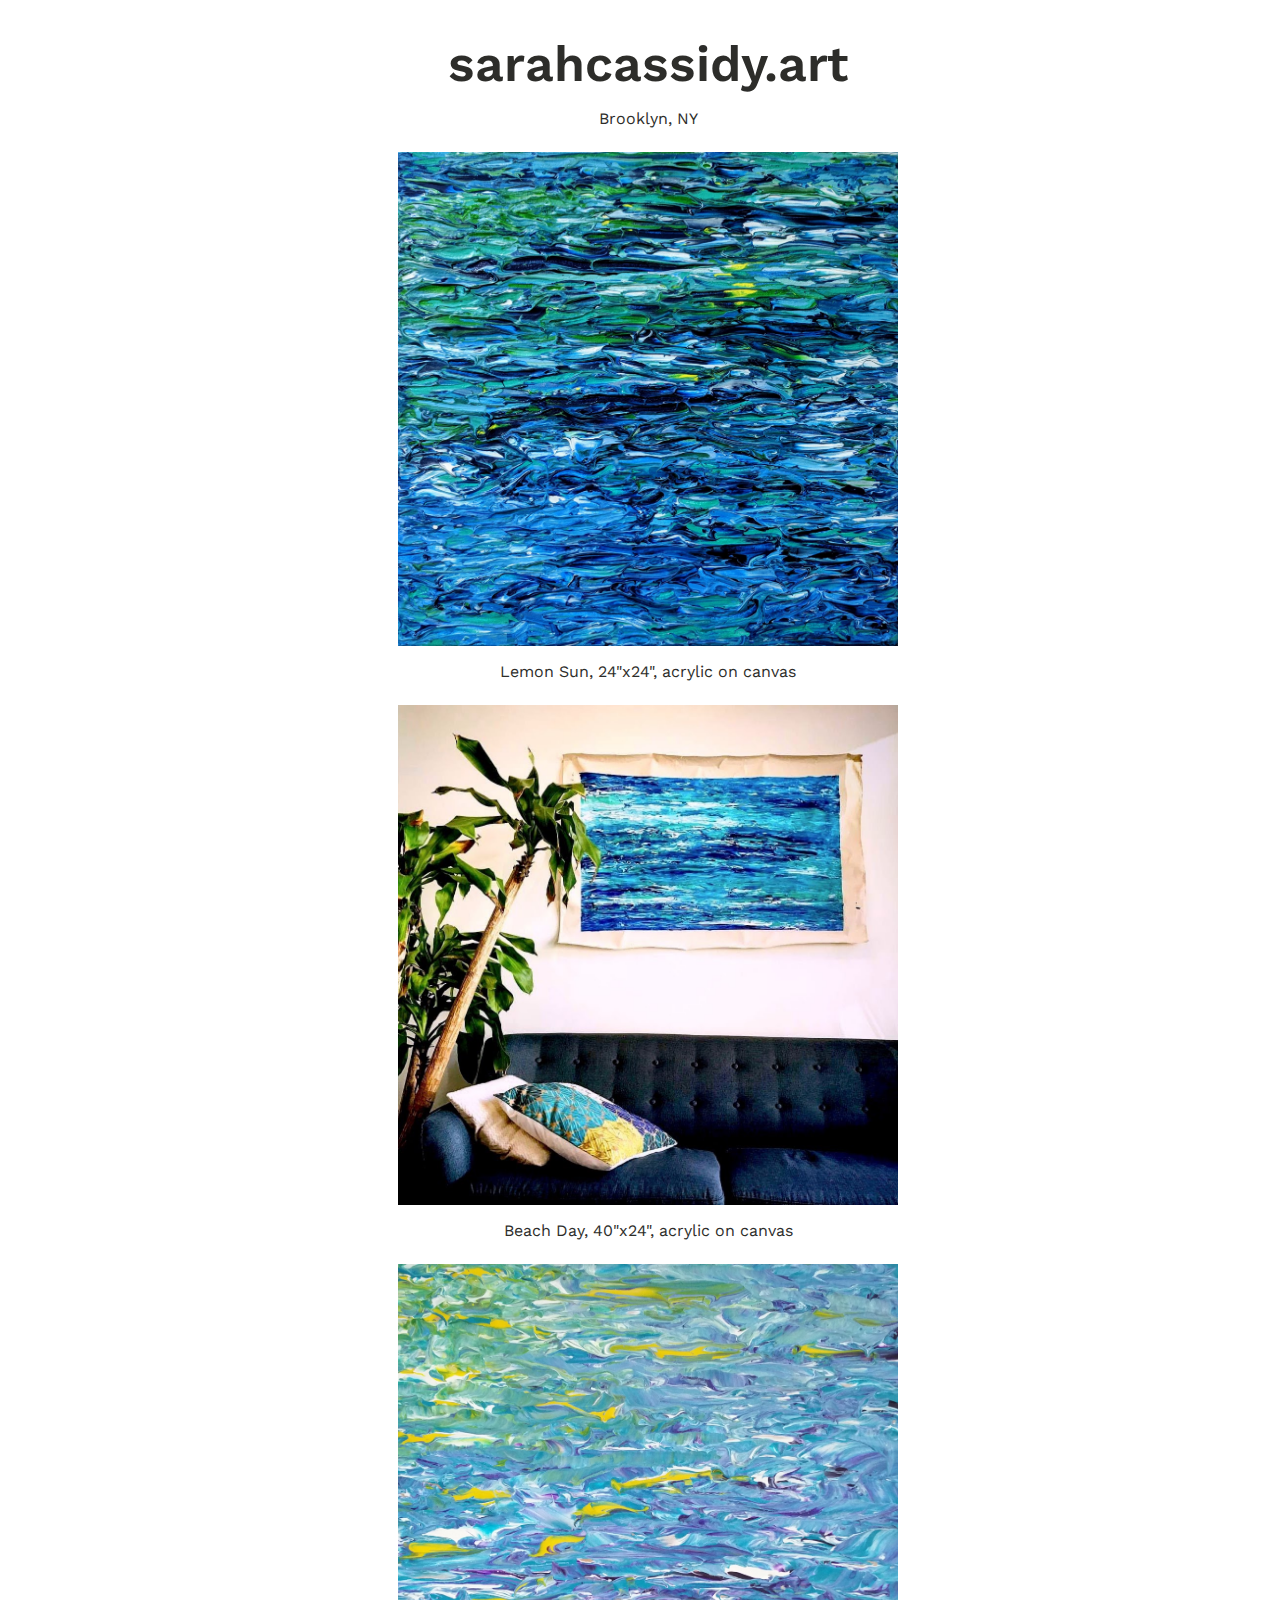
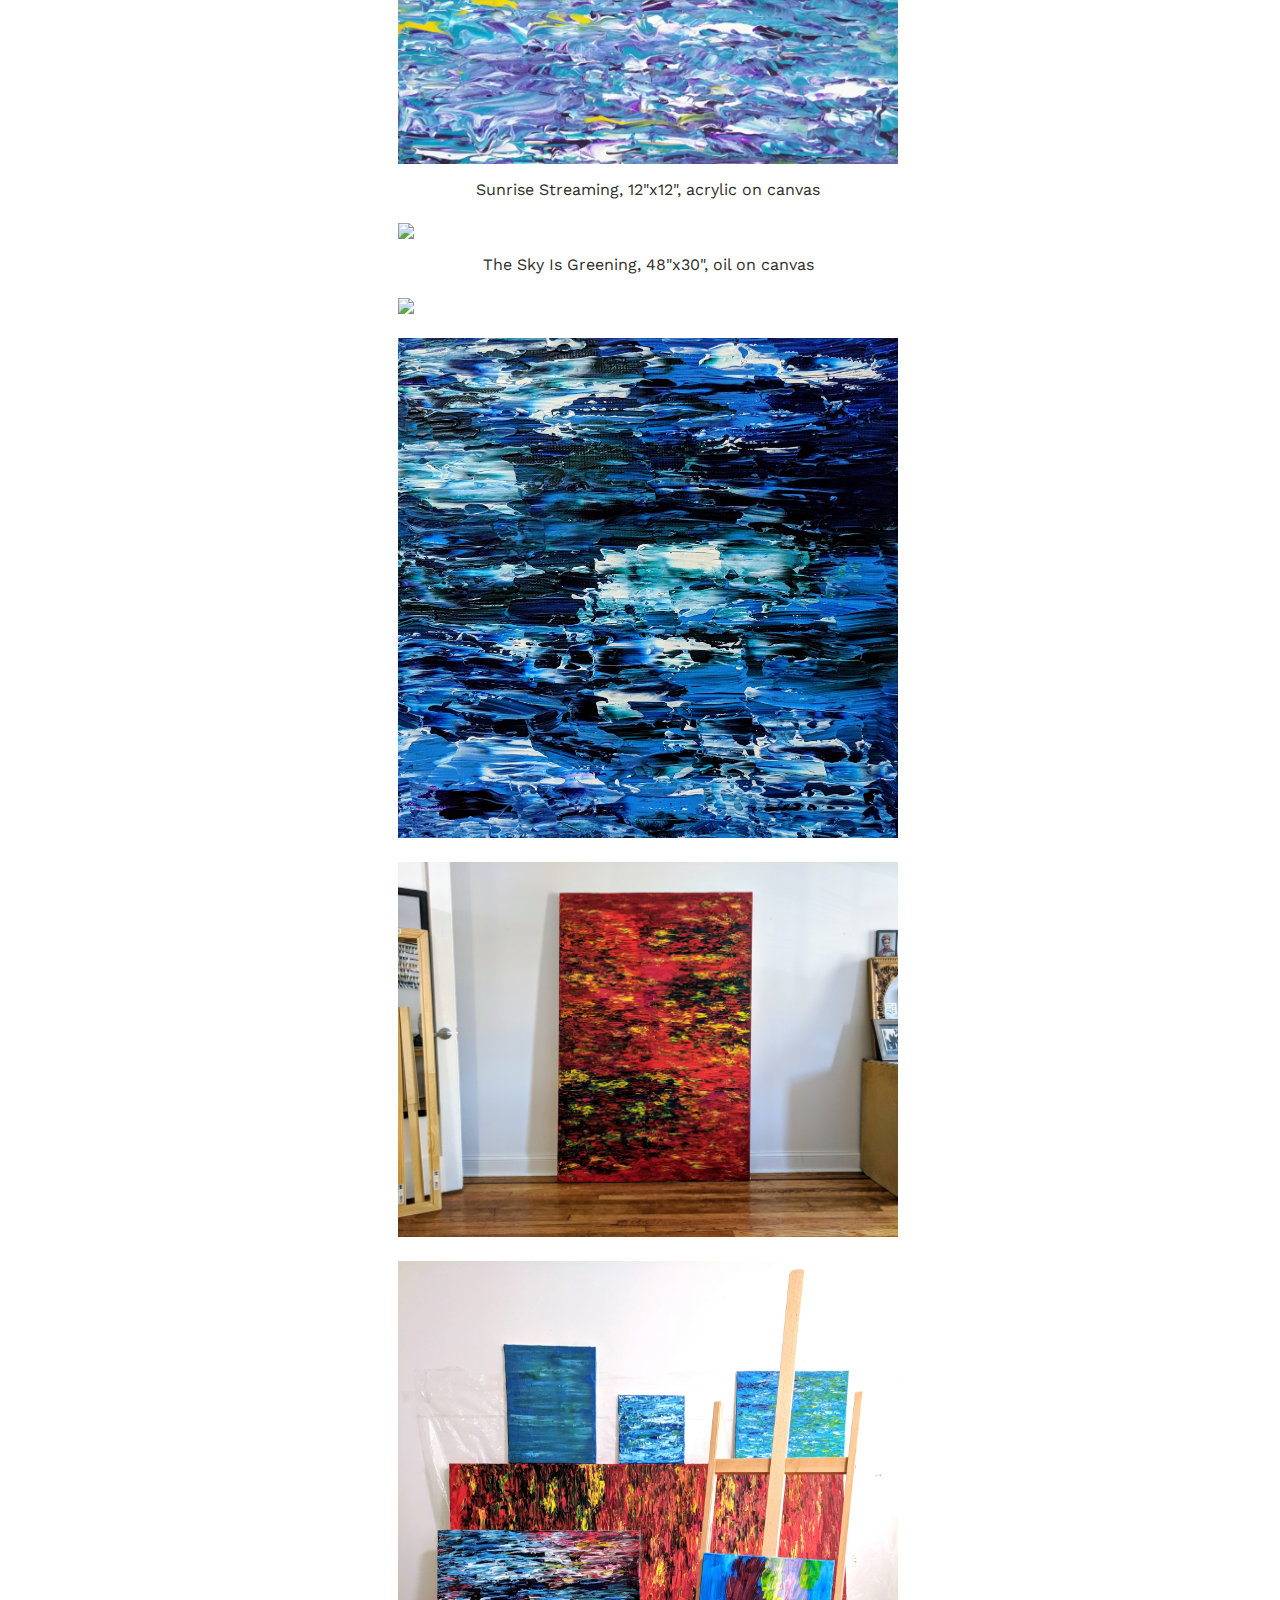
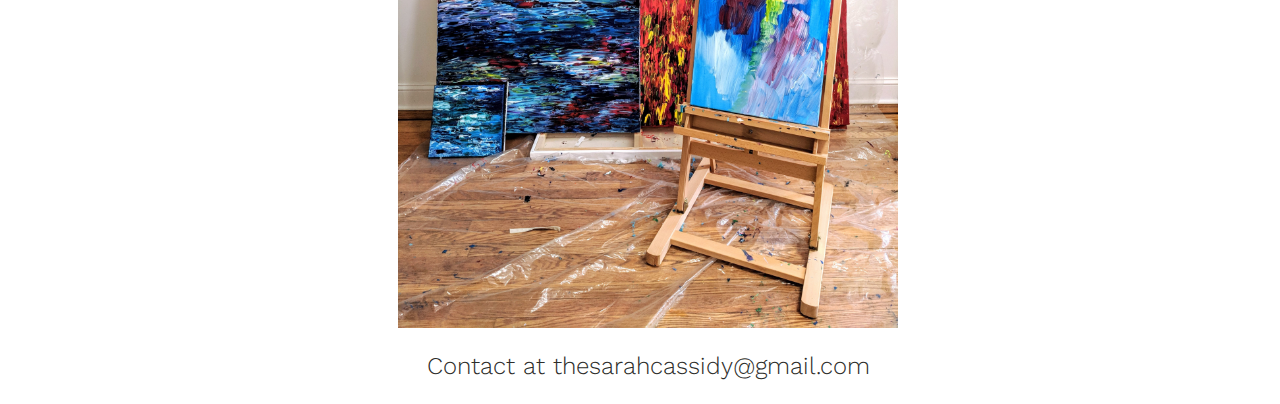
==== index.html @ c568224a "Update index.html" ====
<!DOCTYPE html>
<html>
<head>
	<title>sarah cassidy art</title>
	<link href="https://fonts.googleapis.com/css?family=Work+Sans:300,600" rel="stylesheet">
	<link rel="stylesheet" type="text/css" href="./style.css">
	
	<!-- Global site tag (gtag.js) - Google Analytics -->
<script async src="https://www.googletagmanager.com/gtag/js?id=UA-119612130-1"></script>
<script>
  window.dataLayer = window.dataLayer || [];
  function gtag(){dataLayer.push(arguments);}
  gtag('js', new Date());

  gtag('config', 'UA-119612130-1');
</script>
	
</head>
<body>
<h1 class="mb-0">sarahcassidy.art</h1>
	<p class="subhead">Brooklyn, NY</p>

	

<h3> </h3>
	<img src="1.jpg">
		<p class="subhead">Lemon Sun, 24"x24", acrylic on canvas</p>

<h3> </h3>
	<img src="7 Leo couch shot.jpg">	
	<p class="subhead">Beach Day, 40"x24", acrylic on canvas</p>
	
<h3> </h3>
	<img src="6.jpg">
		<p class="subhead">Sunrise Streaming, 12"x12", acrylic on canvas</p>

<h3> </h3>
	<img src="is that a cloud.jpeg">
		<p class="subhead">The Sky Is Greening, 48"x30", oil on canvas</p>

	
<h3> </h3>
	<img src="quick white tide.jpeg">
<h3> </h3>
	<img src="5.jpg">


<h3> </h3>
	<img src="8.jpg">
<h3> </h3>
	<img src="shapes.jpg">
	
<h3>Contact at thesarahcassidy@gmail.com</h3>
</body>
</html>
---- style.css ----
img {
	display: block;
	max-width: 500px;
	margin-left: auto;
	margin-right: auto;
}

h1 {
	font-size: 50px;
}

h1, h2, h3, h4, h5 {
	text-align: center;
}


h3 {
	font-size: 24px;
}

h1, h2 {
	font-weight: 600;
}

h3, h4, h5 {
	font-weight: 300;
}

body {
	width: 100%;
	font-family: 'Work Sans', sans-serif;
	color: #2D2D2A;
}

hr {
	width: 10%;
    border: 1px solid rgb(128, 128, 128);
}

.subhead {
	width: 50%;
	margin-left: auto;
	margin-right: auto;
	text-align: center;
}

.mb-0 {
	margin-bottom: 0px;
}

.mt-0 {
	margin-top: 0px;
}

.divide {
	margin-top: 28px;
	/*margin-bottom: 10px;*/
}

.btn {
  -webkit-border-radius: 11;
  -moz-border-radius: 11;
  border-radius: 11px;
  color: #ffffff;
  font-size: 20px;
  background: #005994;
  padding: 10px 20px 10px 20px;
  text-decoration: none;
  margin-left: auto;
  margin-right: auto;
}

.btn:hover {
  background: #3cb0fd;
  text-decoration: none;
}

.learn-more {
	margin-top: 25px;
	text-align: center;
}

.paint-grid {
	padding:10px 10px 10px 10px;
}

.grid-photo {
	max-width: 100%;
}

.more-details {
	margin-top: 5px;
	margin-bottom:5px;
}
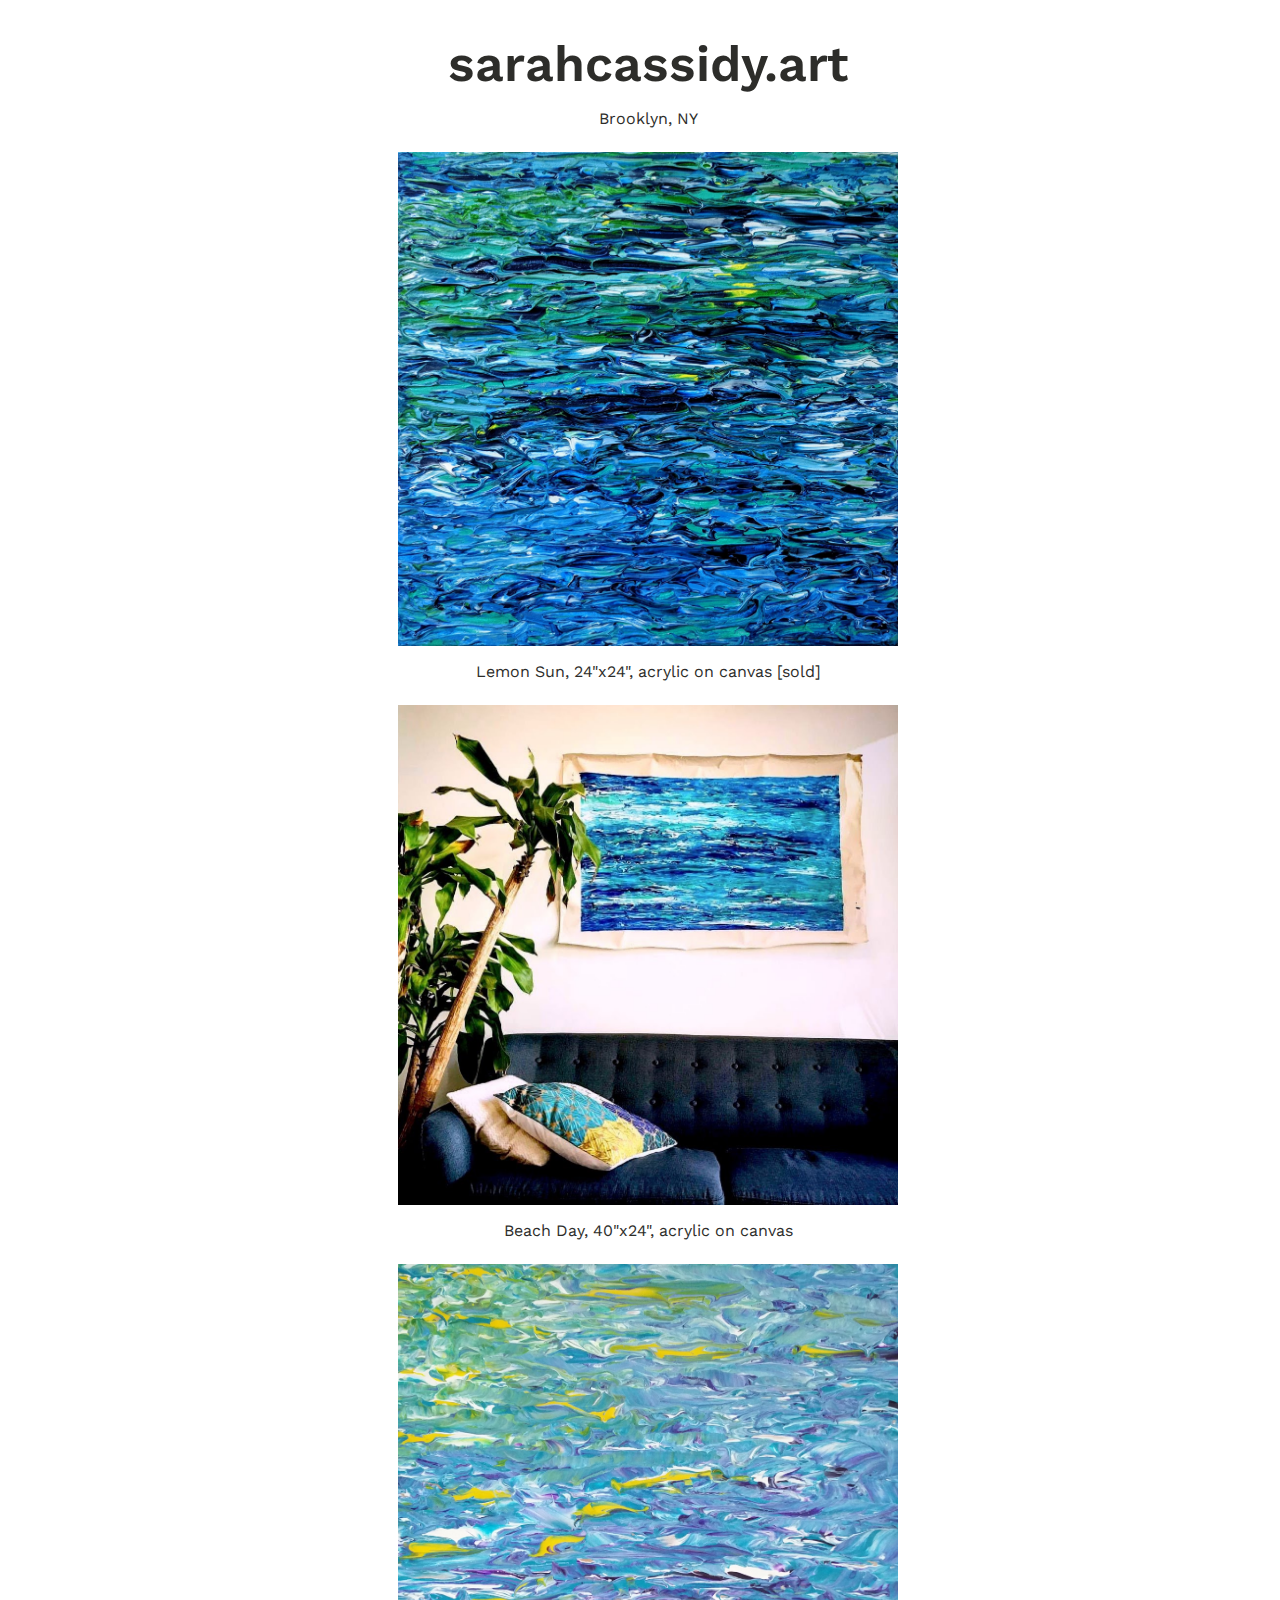
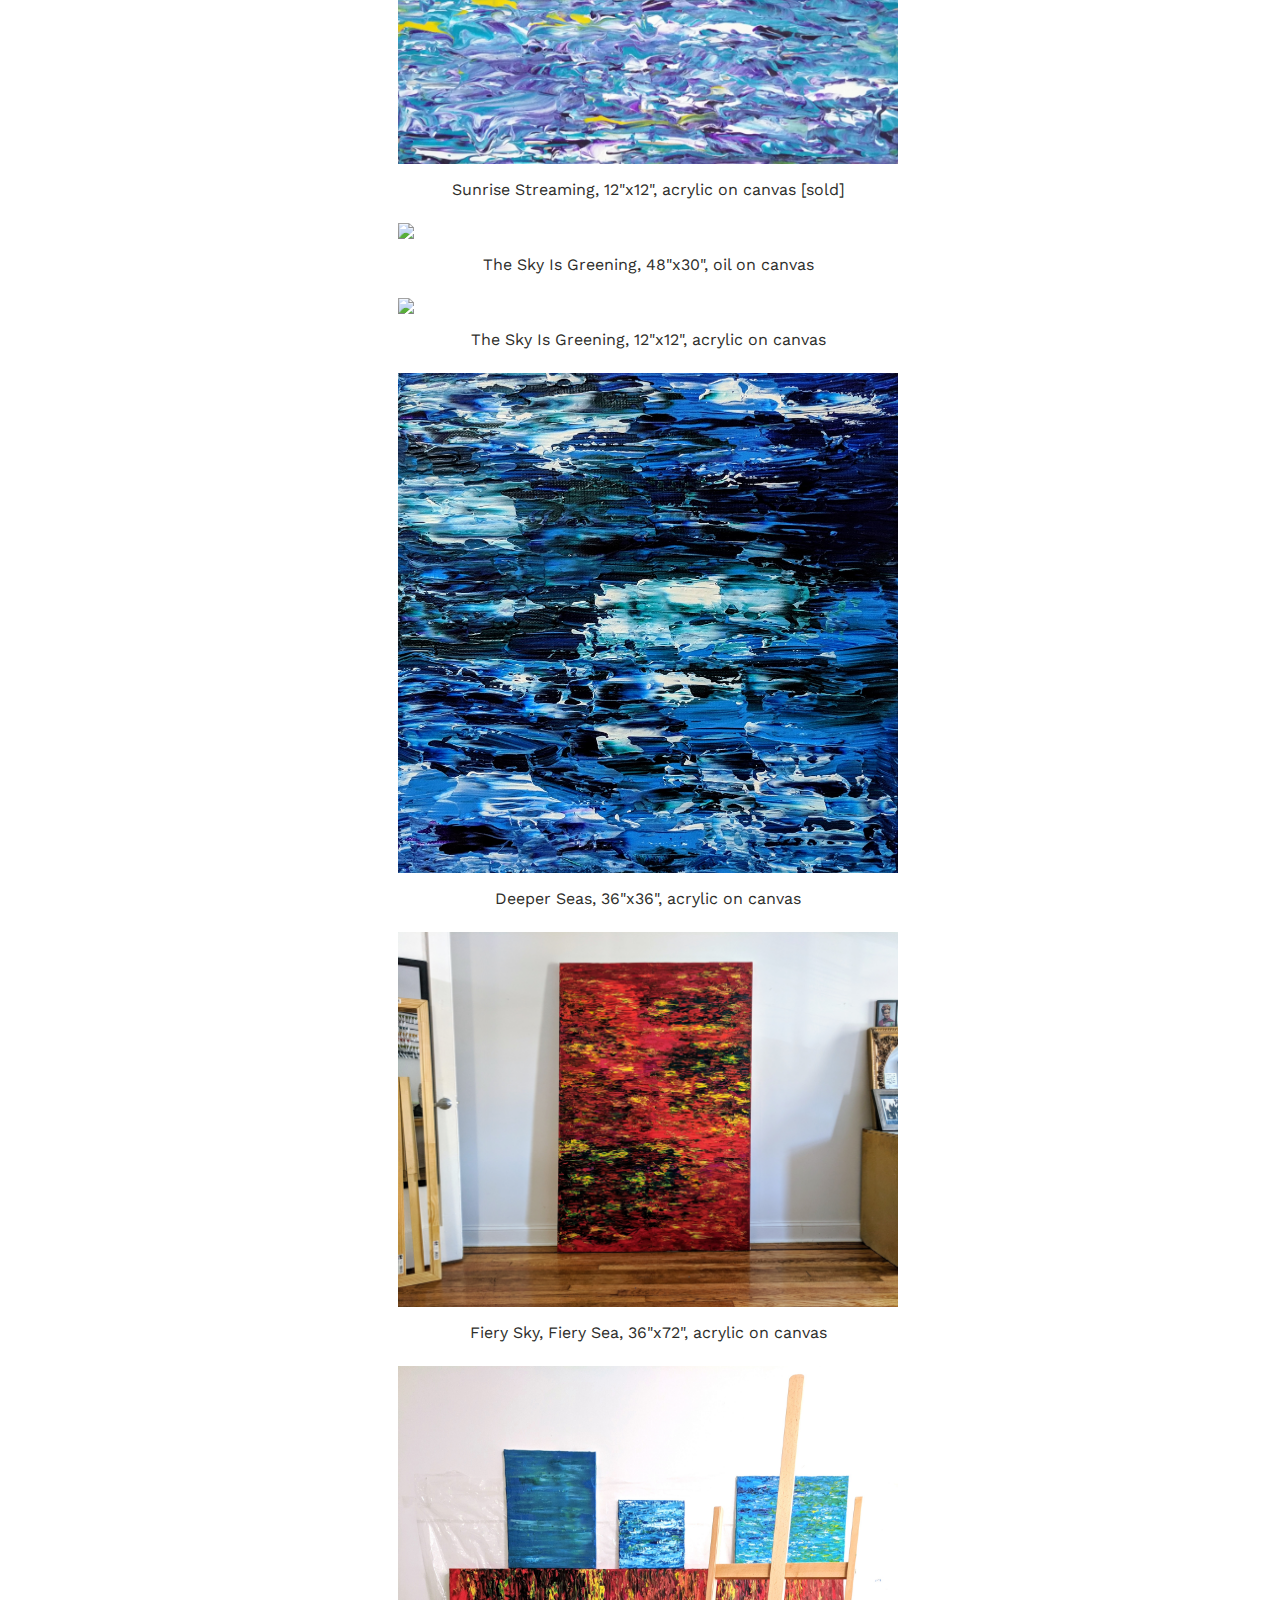
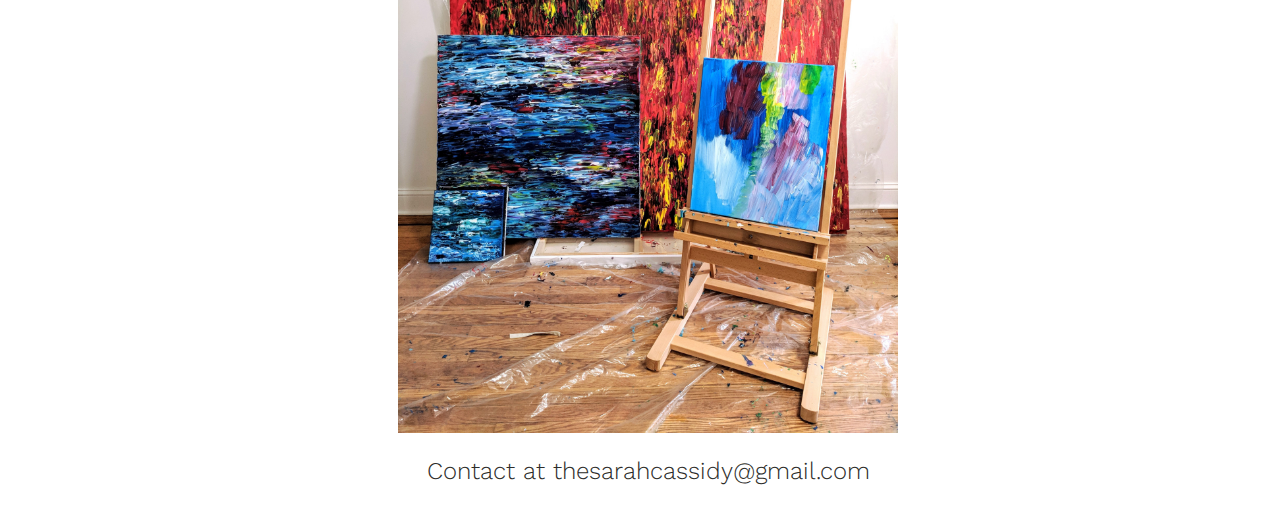
==== commit 08252748: "Update index.html" ====
--- a/index.html
+++ b/index.html
@@ -24,7 +24,7 @@
 
 <h3> </h3>
 	<img src="1.jpg">
-		<p class="subhead">Lemon Sun, 24"x24", acrylic on canvas</p>
+		<p class="subhead">Lemon Sun, 24"x24", acrylic on canvas [sold] </p>
 
 <h3> </h3>
 	<img src="7 Leo couch shot.jpg">	
@@ -32,21 +32,24 @@
 	
 <h3> </h3>
 	<img src="6.jpg">
-		<p class="subhead">Sunrise Streaming, 12"x12", acrylic on canvas</p>
+		<p class="subhead">Sunrise Streaming, 12"x12", acrylic on canvas [sold] </p>
 
 <h3> </h3>
 	<img src="is that a cloud.jpeg">
 		<p class="subhead">The Sky Is Greening, 48"x30", oil on canvas</p>
-
 	
 <h3> </h3>
 	<img src="quick white tide.jpeg">
+		<p class="subhead">The Sky Is Greening, 12"x12", acrylic on canvas</p>
+
 <h3> </h3>
 	<img src="5.jpg">
-
+		<p class="subhead">Deeper Seas, 36"x36", acrylic on canvas</p>
 
 <h3> </h3>
 	<img src="8.jpg">
+		<p class="subhead">Fiery Sky, Fiery Sea, 36"x72", acrylic on canvas</p>
+
 <h3> </h3>
 	<img src="shapes.jpg">
 	
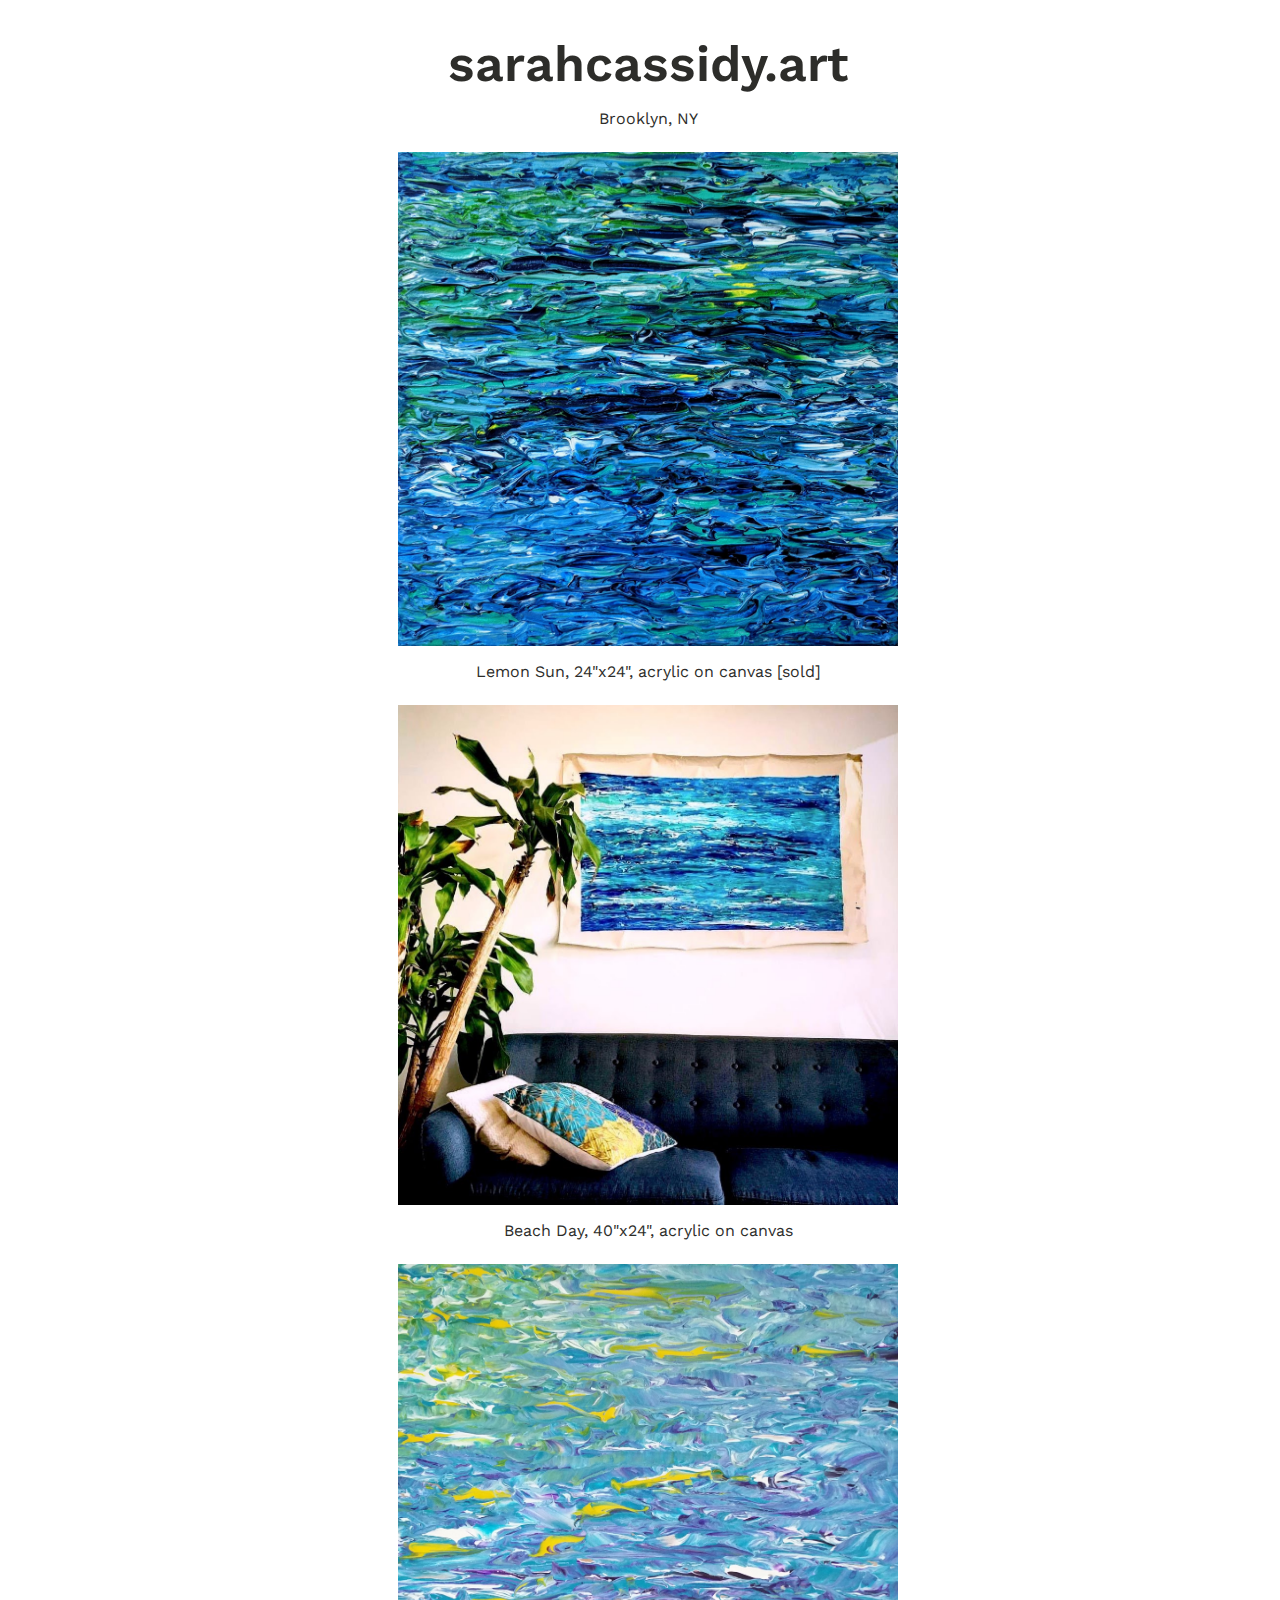
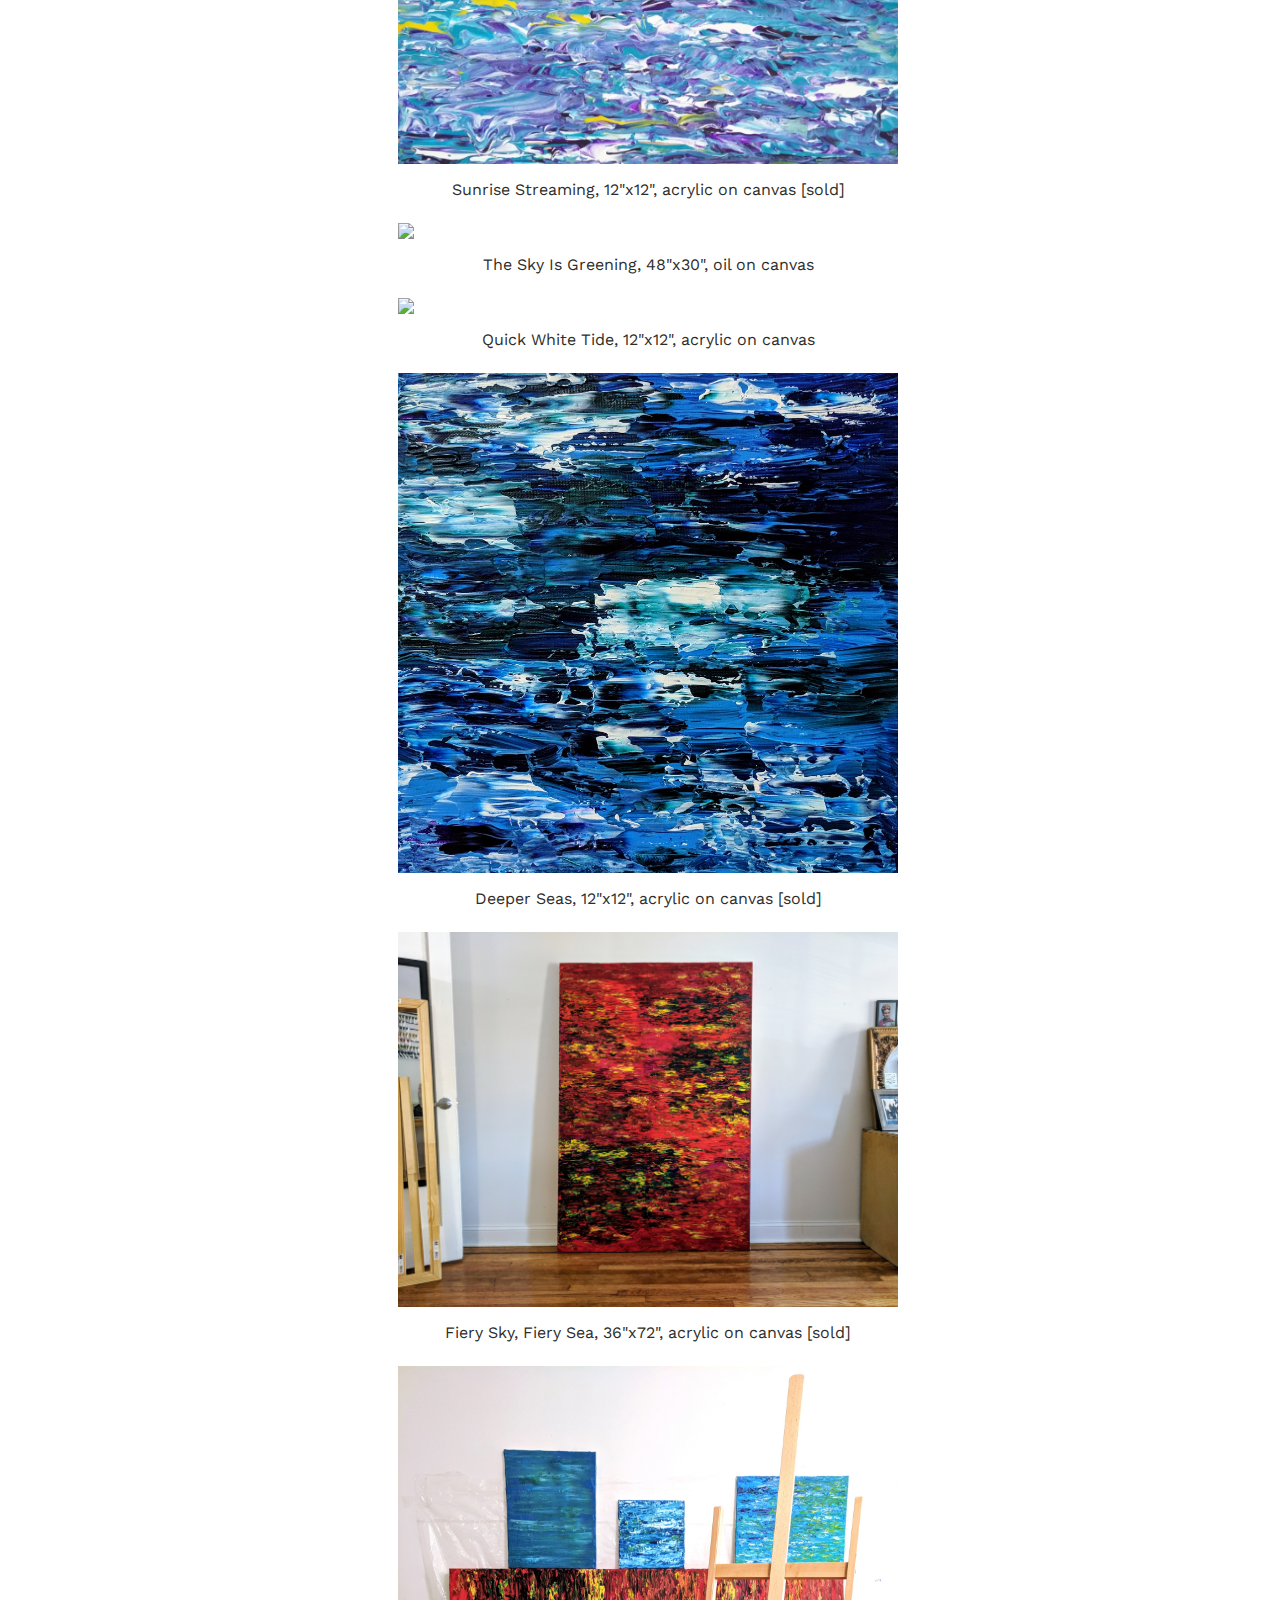
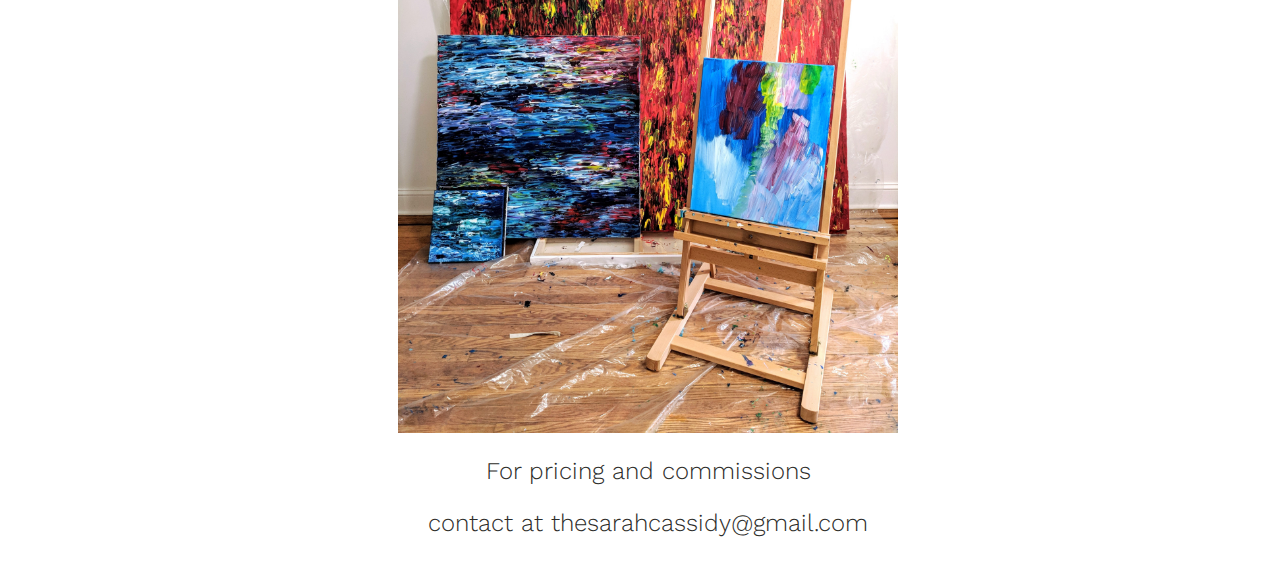
==== commit 58812796: "Update index.html" ====
--- a/index.html
+++ b/index.html
@@ -20,15 +20,13 @@
 <h1 class="mb-0">sarahcassidy.art</h1>
 	<p class="subhead">Brooklyn, NY</p>
 
-	
-
 <h3> </h3>
 	<img src="1.jpg">
 		<p class="subhead">Lemon Sun, 24"x24", acrylic on canvas [sold] </p>
 
 <h3> </h3>
 	<img src="7 Leo couch shot.jpg">	
-	<p class="subhead">Beach Day, 40"x24", acrylic on canvas</p>
+		<p class="subhead">Beach Day, 40"x24", acrylic on canvas</p>
 	
 <h3> </h3>
 	<img src="6.jpg">
@@ -40,20 +38,21 @@
 	
 <h3> </h3>
 	<img src="quick white tide.jpeg">
-		<p class="subhead">The Sky Is Greening, 12"x12", acrylic on canvas</p>
+		<p class="subhead">Quick White Tide, 12"x12", acrylic on canvas</p>
 
 <h3> </h3>
 	<img src="5.jpg">
-		<p class="subhead">Deeper Seas, 36"x36", acrylic on canvas</p>
+		<p class="subhead">Deeper Seas, 12"x12", acrylic on canvas [sold] </p>
 
 <h3> </h3>
 	<img src="8.jpg">
-		<p class="subhead">Fiery Sky, Fiery Sea, 36"x72", acrylic on canvas</p>
+		<p class="subhead">Fiery Sky, Fiery Sea, 36"x72", acrylic on canvas [sold]</p>
 
 <h3> </h3>
 	<img src="shapes.jpg">
 	
-<h3>Contact at thesarahcassidy@gmail.com</h3>
+<h3>For pricing and commissions</h3>
+<h3>contact at thesarahcassidy@gmail.com</h3>
 </body>
 </html>
 
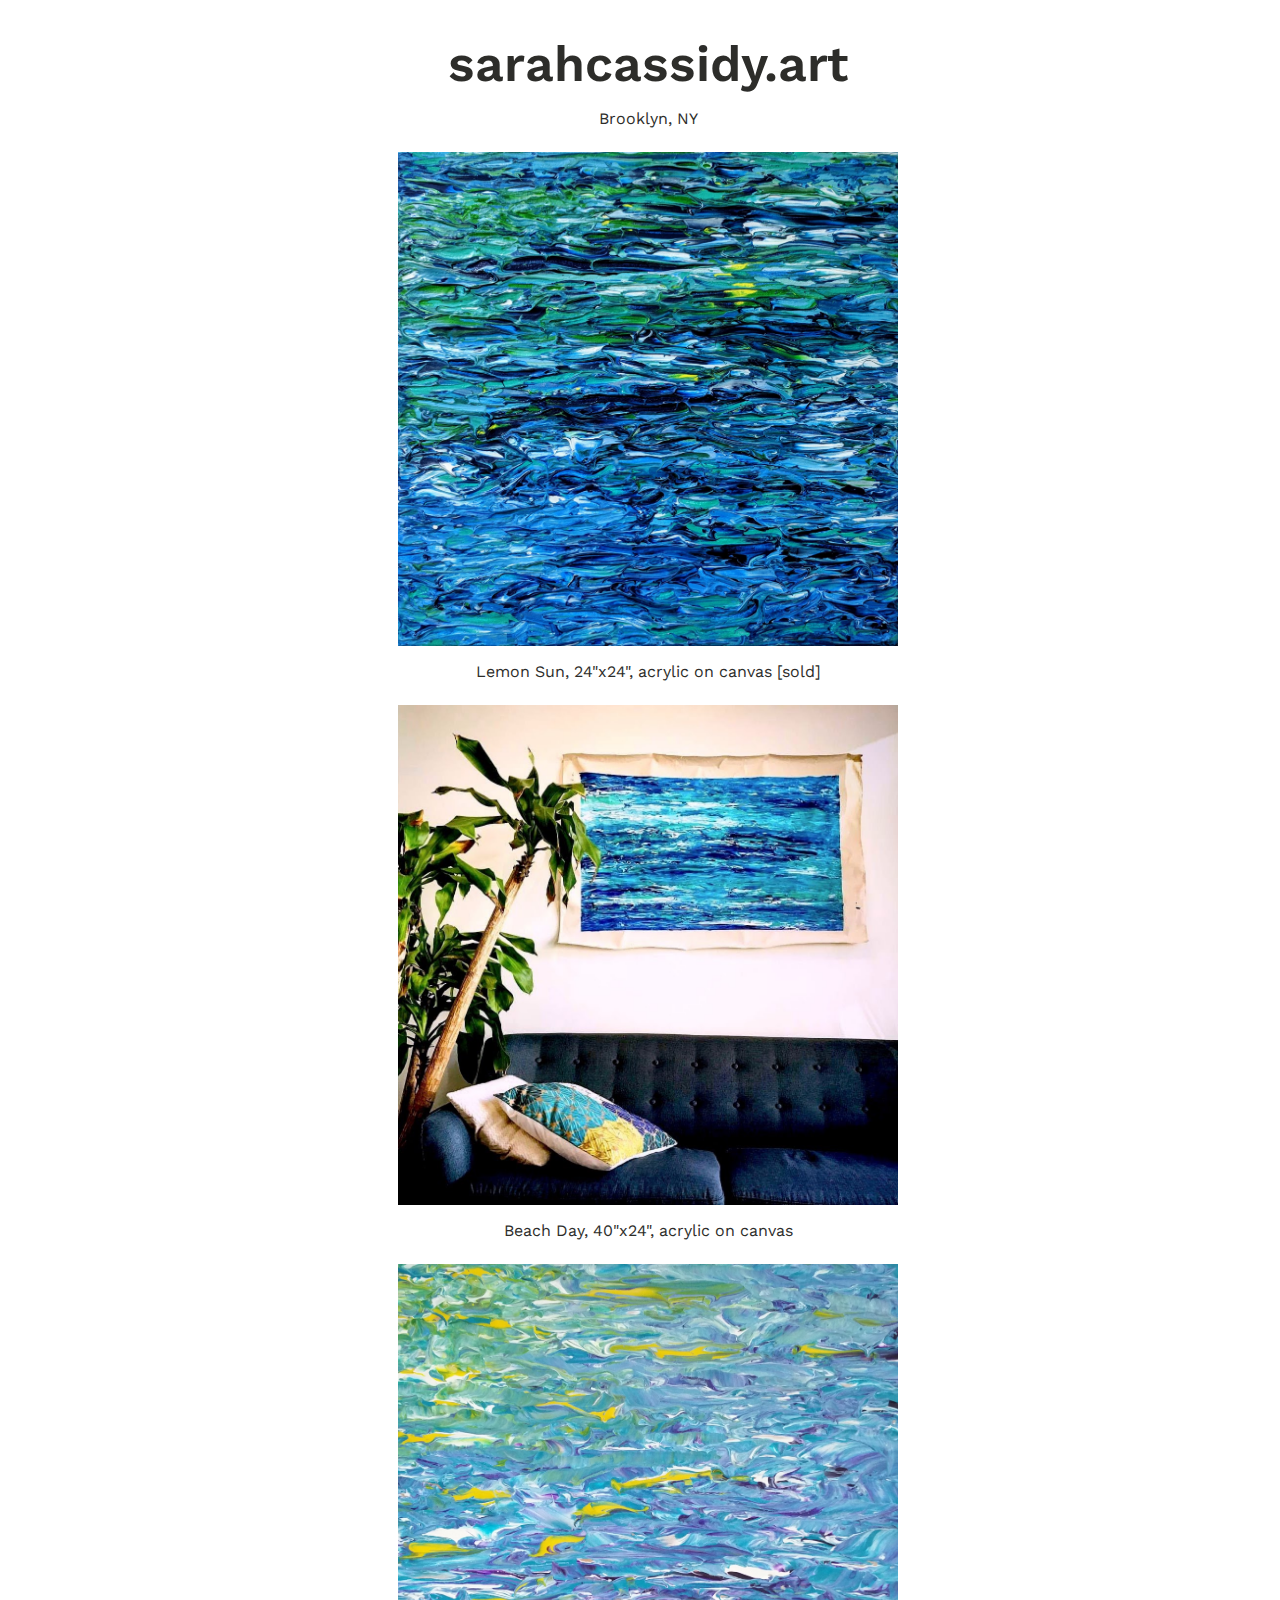
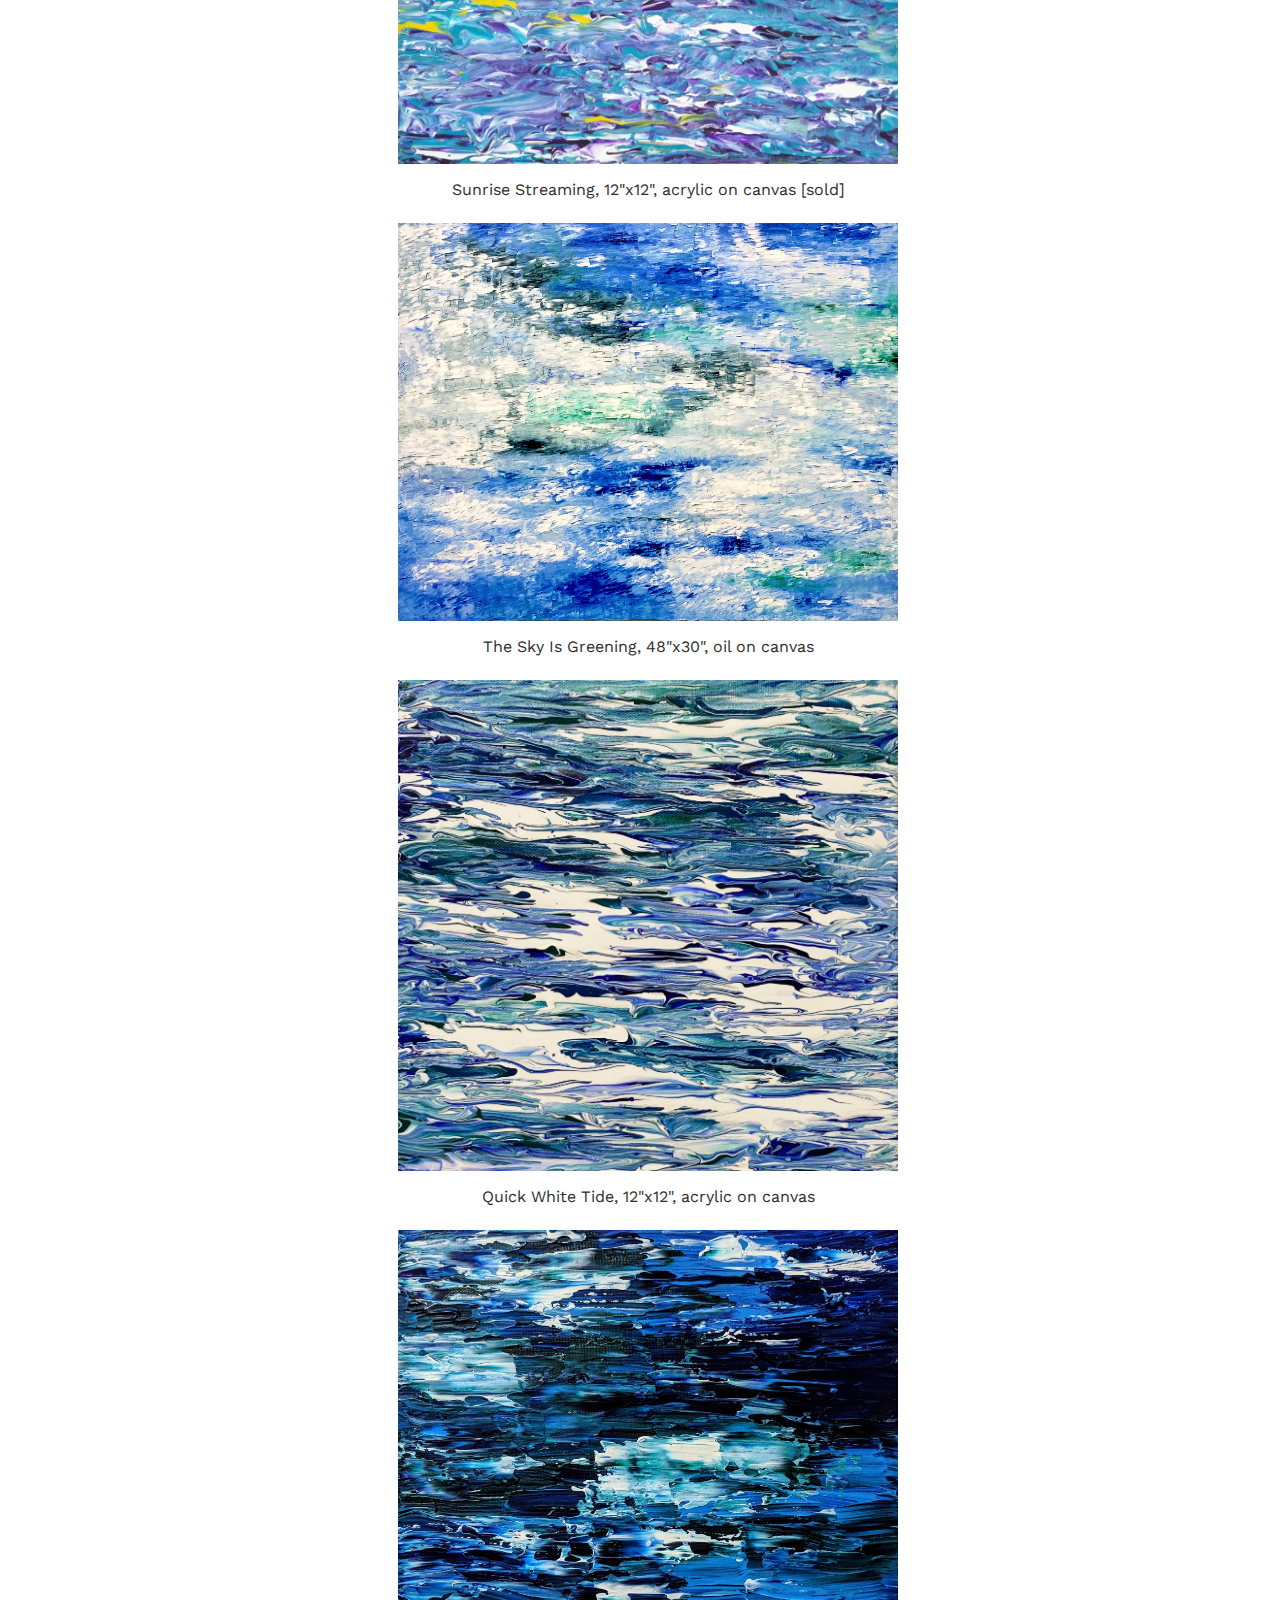
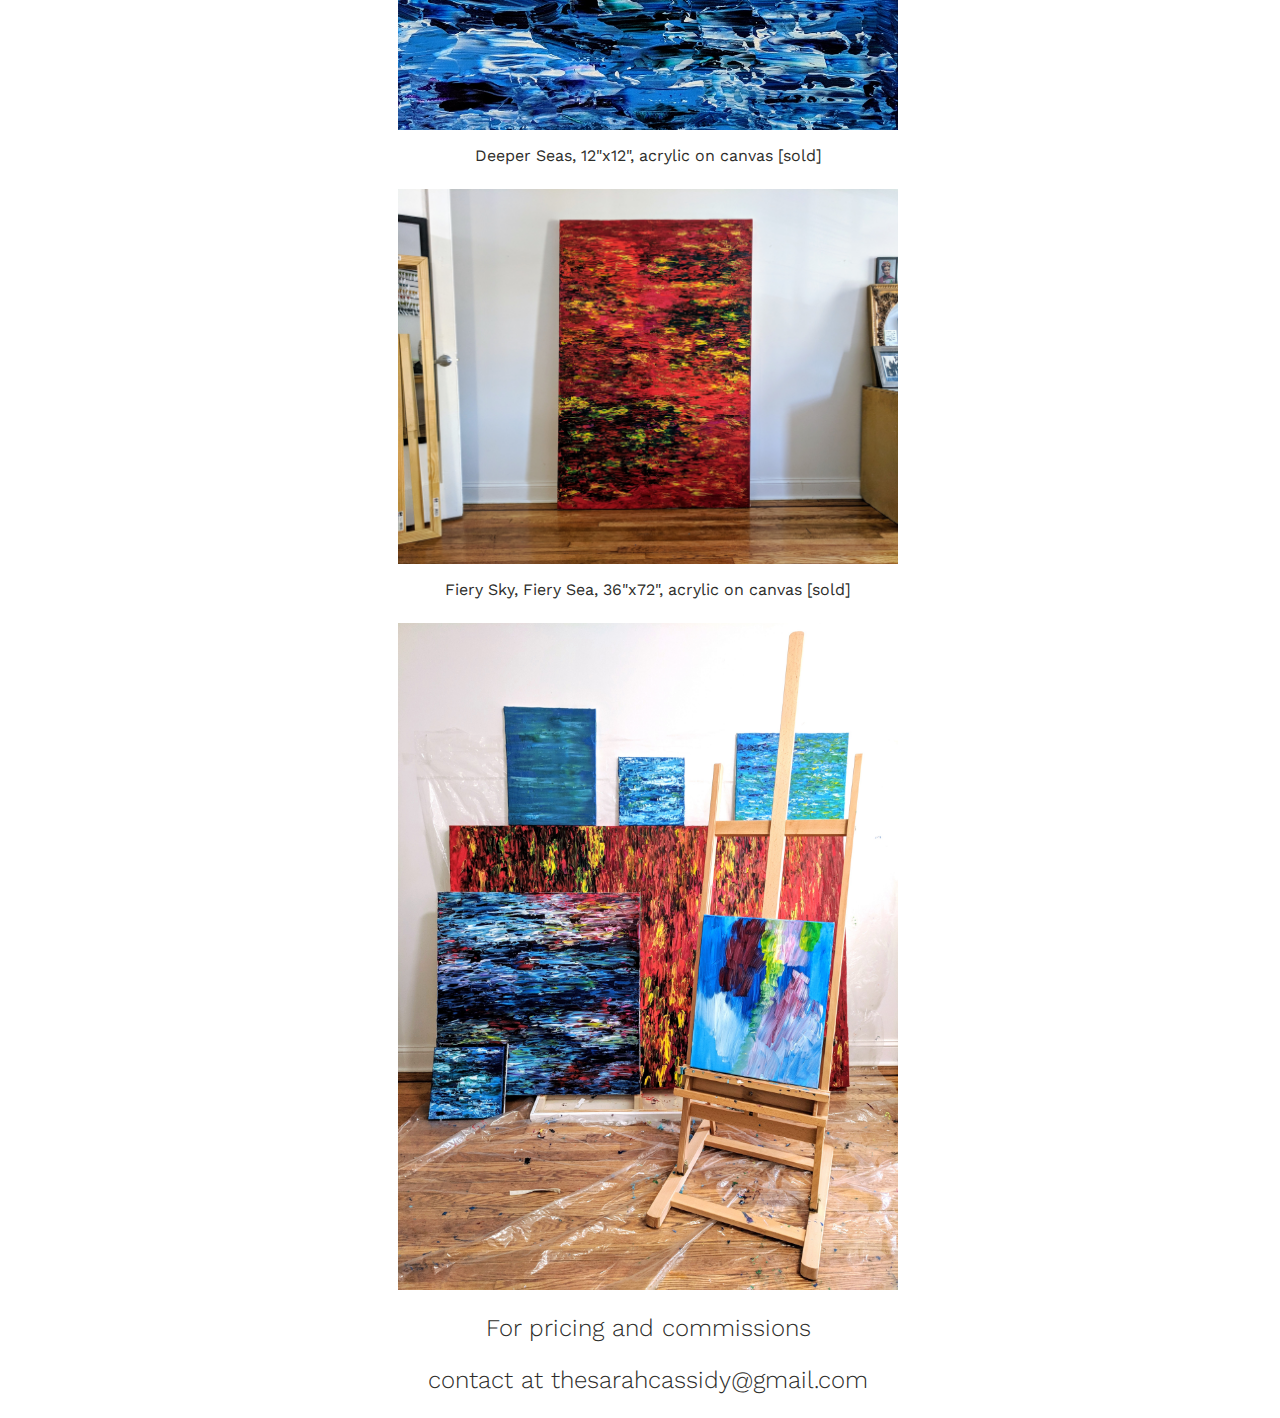
==== commit 504c7ed6: "Update index.html" ====
--- a/index.html
+++ b/index.html
@@ -33,11 +33,11 @@
 		<p class="subhead">Sunrise Streaming, 12"x12", acrylic on canvas [sold] </p>
 
 <h3> </h3>
-	<img src="is that a cloud.jpeg">
+	<img src="is that a cloud.jpg">
 		<p class="subhead">The Sky Is Greening, 48"x30", oil on canvas</p>
 	
 <h3> </h3>
-	<img src="quick white tide.jpeg">
+	<img src="quick white tide.jpg">
 		<p class="subhead">Quick White Tide, 12"x12", acrylic on canvas</p>
 
 <h3> </h3>
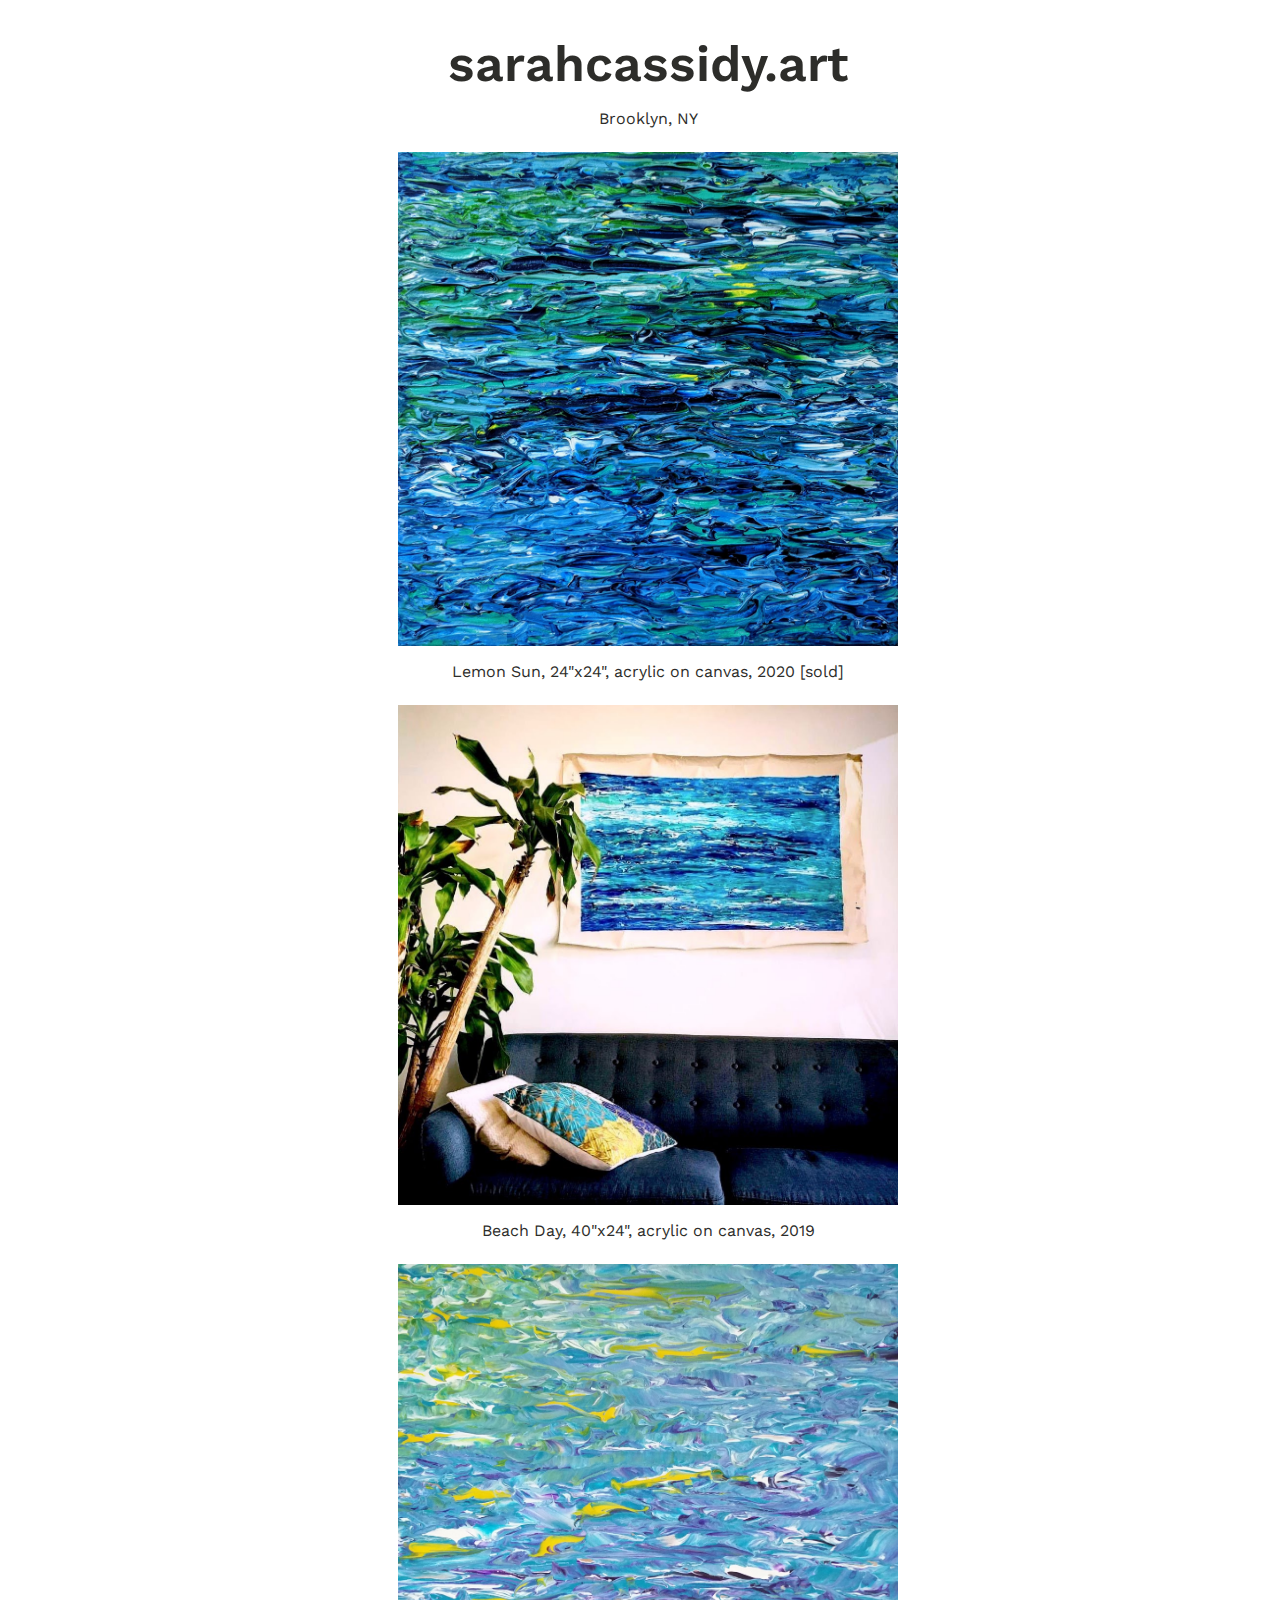
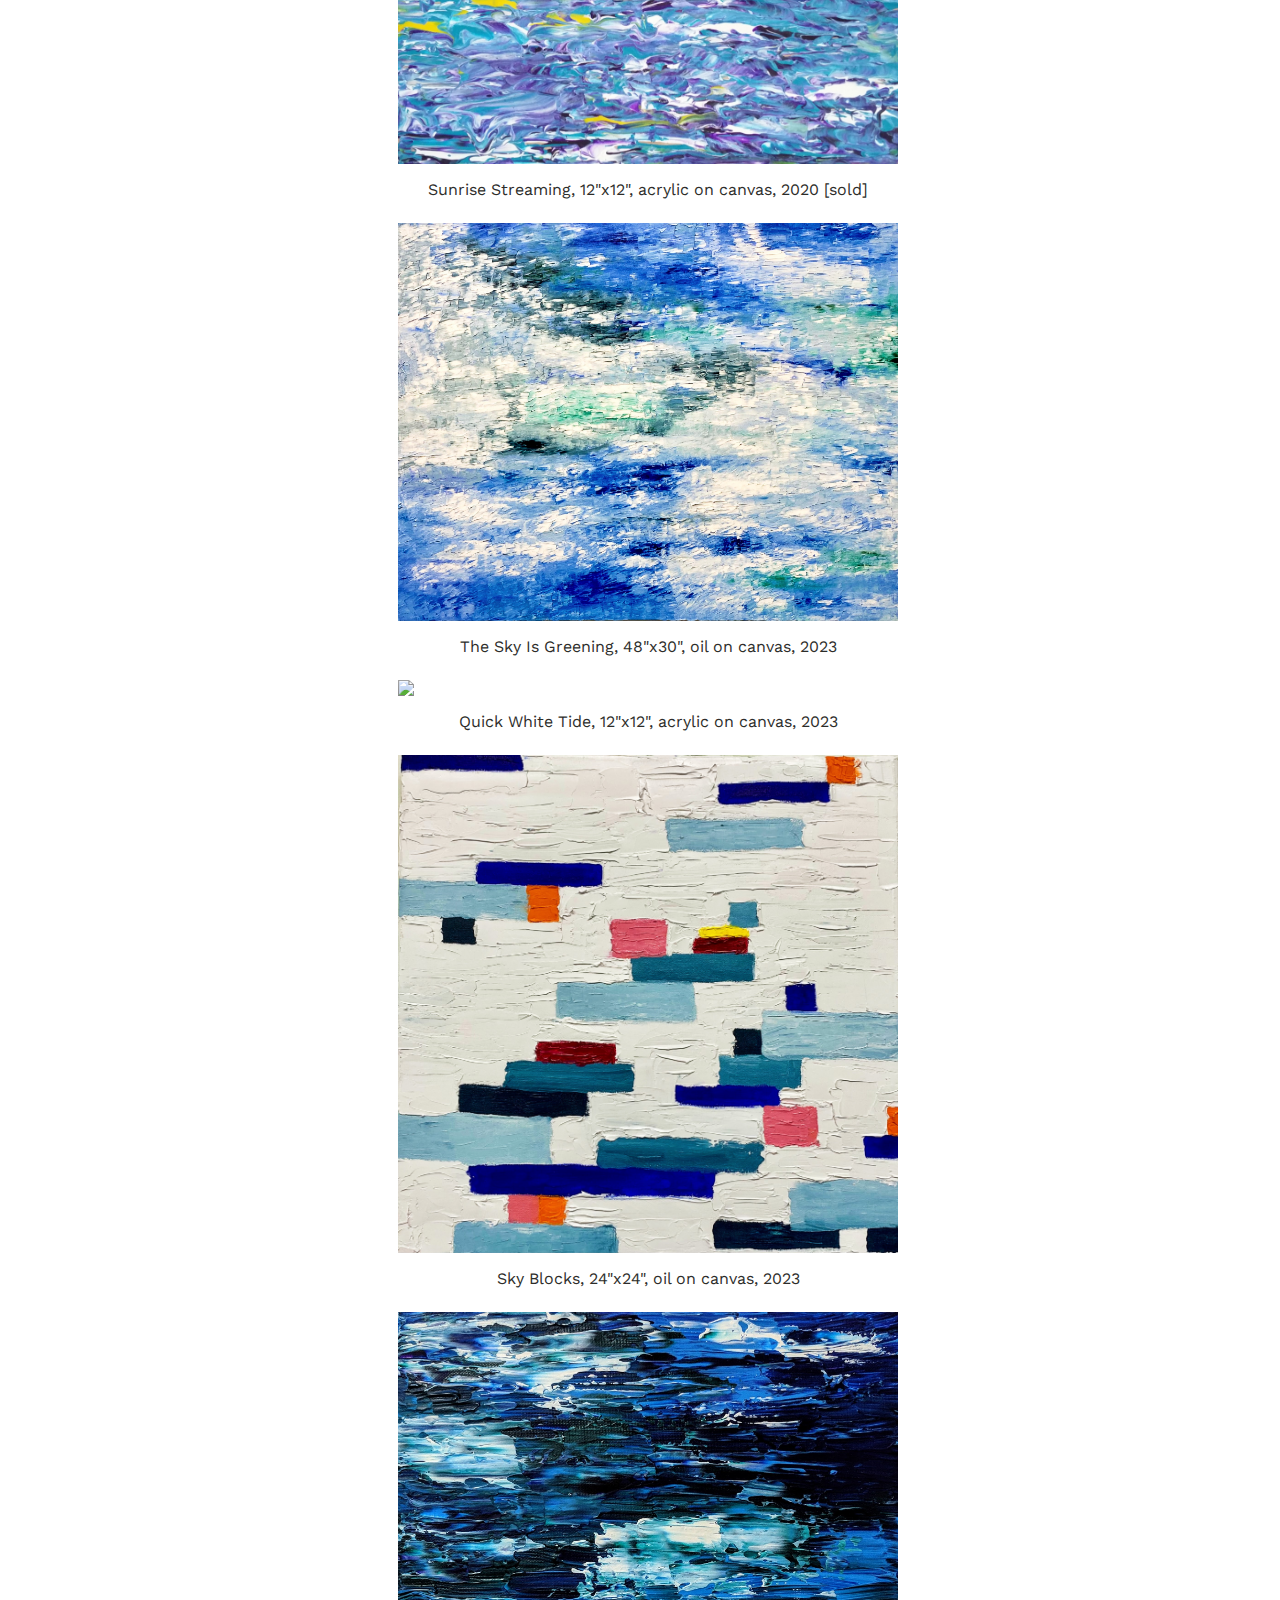
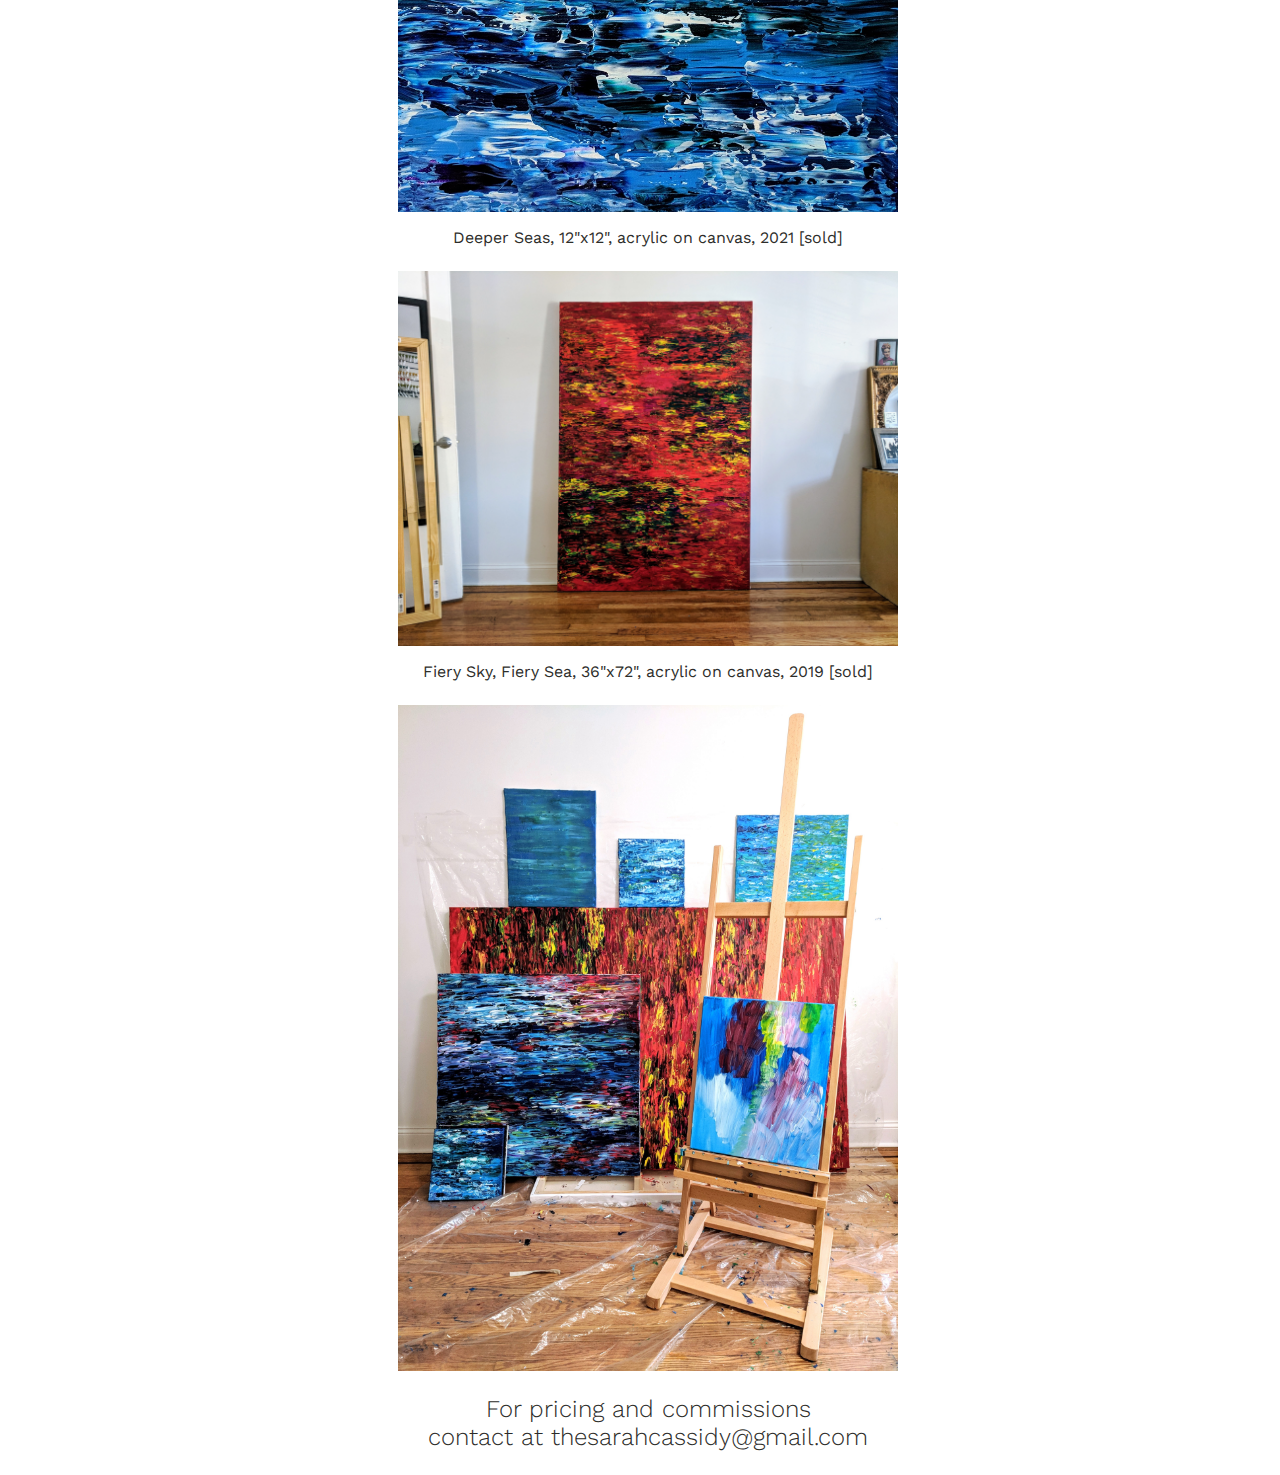
==== commit a04a41c8: "Update index.html" ====
--- a/index.html
+++ b/index.html
@@ -22,37 +22,40 @@
 
 <h3> </h3>
 	<img src="1.jpg">
-		<p class="subhead">Lemon Sun, 24"x24", acrylic on canvas [sold] </p>
+		<p class="subhead">Lemon Sun, 24"x24", acrylic on canvas, 2020 [sold] </p>
 
 <h3> </h3>
 	<img src="7 Leo couch shot.jpg">	
-		<p class="subhead">Beach Day, 40"x24", acrylic on canvas</p>
+		<p class="subhead">Beach Day, 40"x24", acrylic on canvas, 2019</p>
 	
 <h3> </h3>
 	<img src="6.jpg">
-		<p class="subhead">Sunrise Streaming, 12"x12", acrylic on canvas [sold] </p>
+		<p class="subhead">Sunrise Streaming, 12"x12", acrylic on canvas, 2020 [sold]</p>
 
 <h3> </h3>
 	<img src="is that a cloud.jpg">
-		<p class="subhead">The Sky Is Greening, 48"x30", oil on canvas</p>
+		<p class="subhead">The Sky Is Greening, 48"x30", oil on canvas, 2023</p>
 	
 <h3> </h3>
 	<img src="quick white tide.jpg">
-		<p class="subhead">Quick White Tide, 12"x12", acrylic on canvas</p>
+		<p class="subhead">Quick White Tide, 12"x12", acrylic on canvas, 2023</p>
 
 <h3> </h3>
+	<img src="tetris.jpg">
+		<p class="subhead">Sky Blocks, 24"x24", oil on canvas, 2023</p>
+	
+<h3> </h3>
 	<img src="5.jpg">
-		<p class="subhead">Deeper Seas, 12"x12", acrylic on canvas [sold] </p>
+		<p class="subhead">Deeper Seas, 12"x12", acrylic on canvas, 2021 [sold] </p>
 
 <h3> </h3>
 	<img src="8.jpg">
-		<p class="subhead">Fiery Sky, Fiery Sea, 36"x72", acrylic on canvas [sold]</p>
+		<p class="subhead">Fiery Sky, Fiery Sea, 36"x72", acrylic on canvas, 2019 [sold]</p>
 
 <h3> </h3>
 	<img src="shapes.jpg">
 	
-<h3>For pricing and commissions</h3>
-<h3>contact at thesarahcassidy@gmail.com</h3>
+<h3>For pricing and commissions<br>contact at thesarahcassidy@gmail.com</h3>
 </body>
 </html>
 
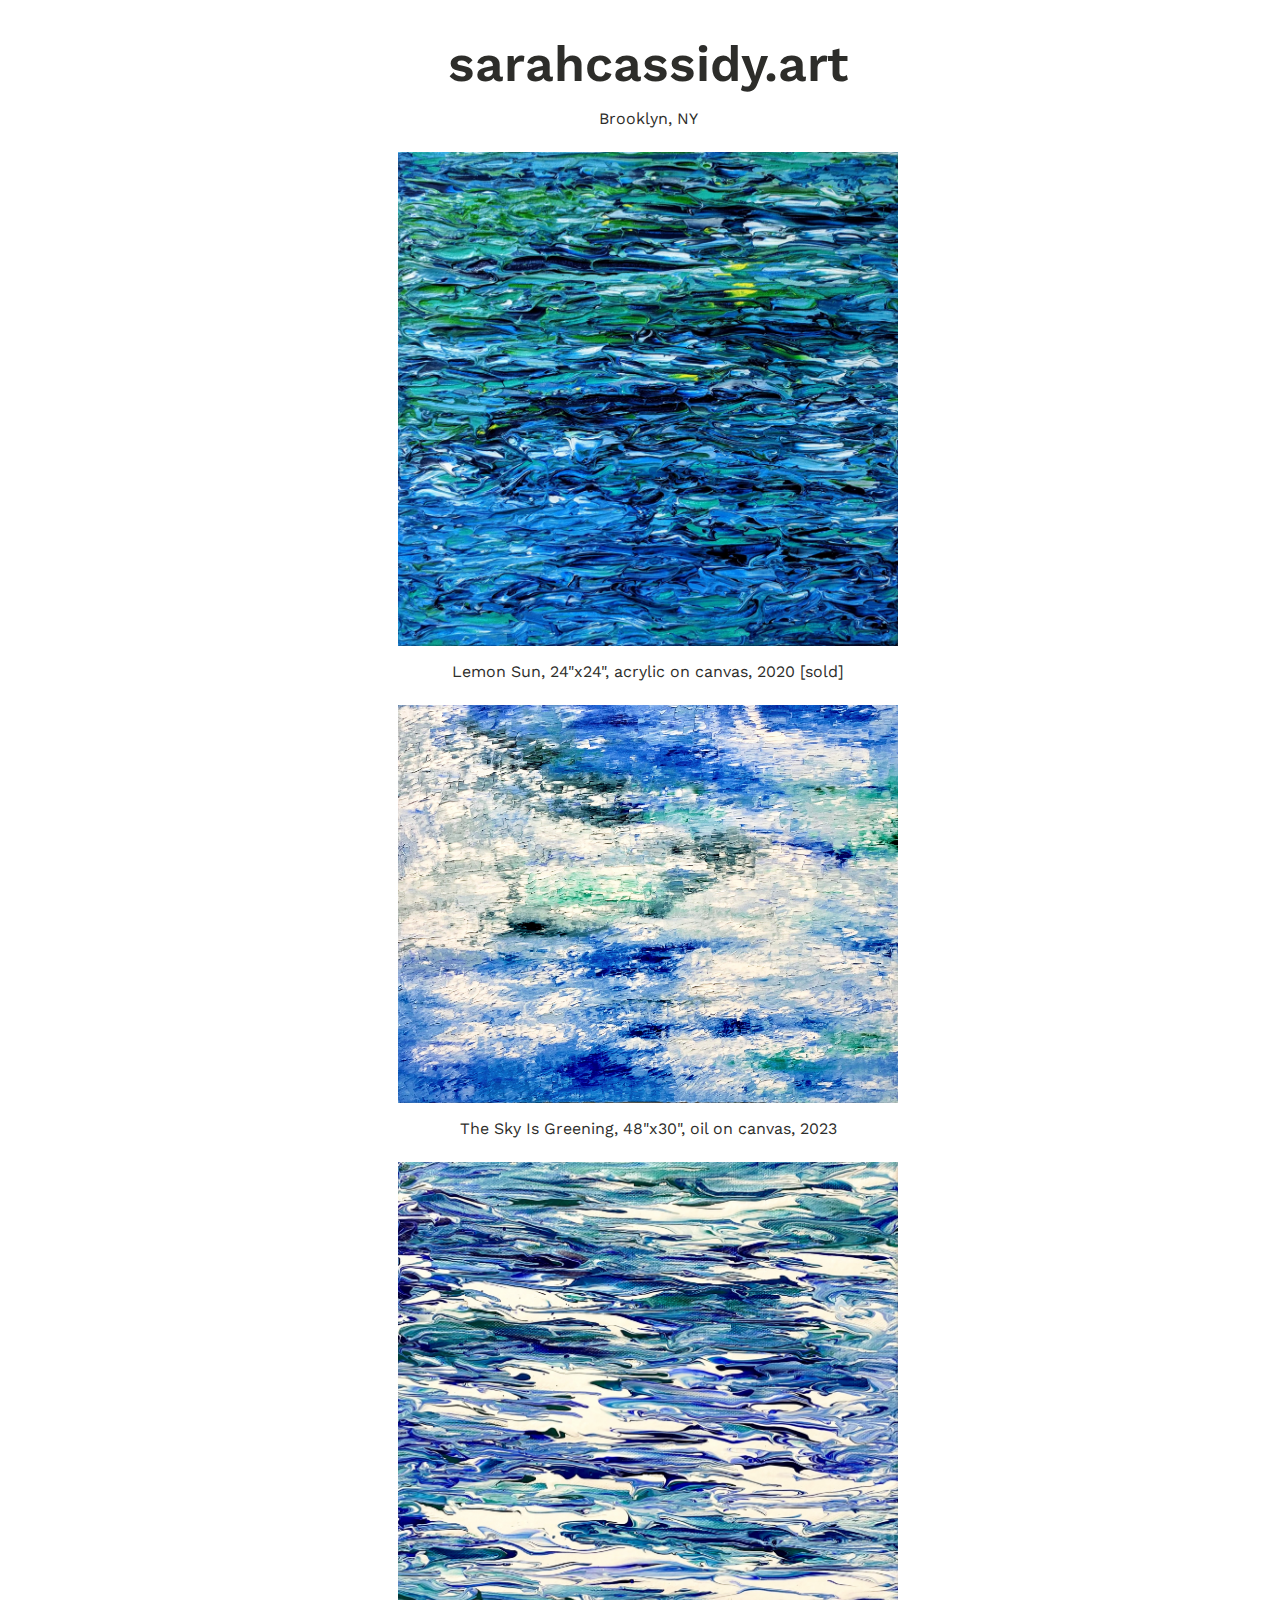
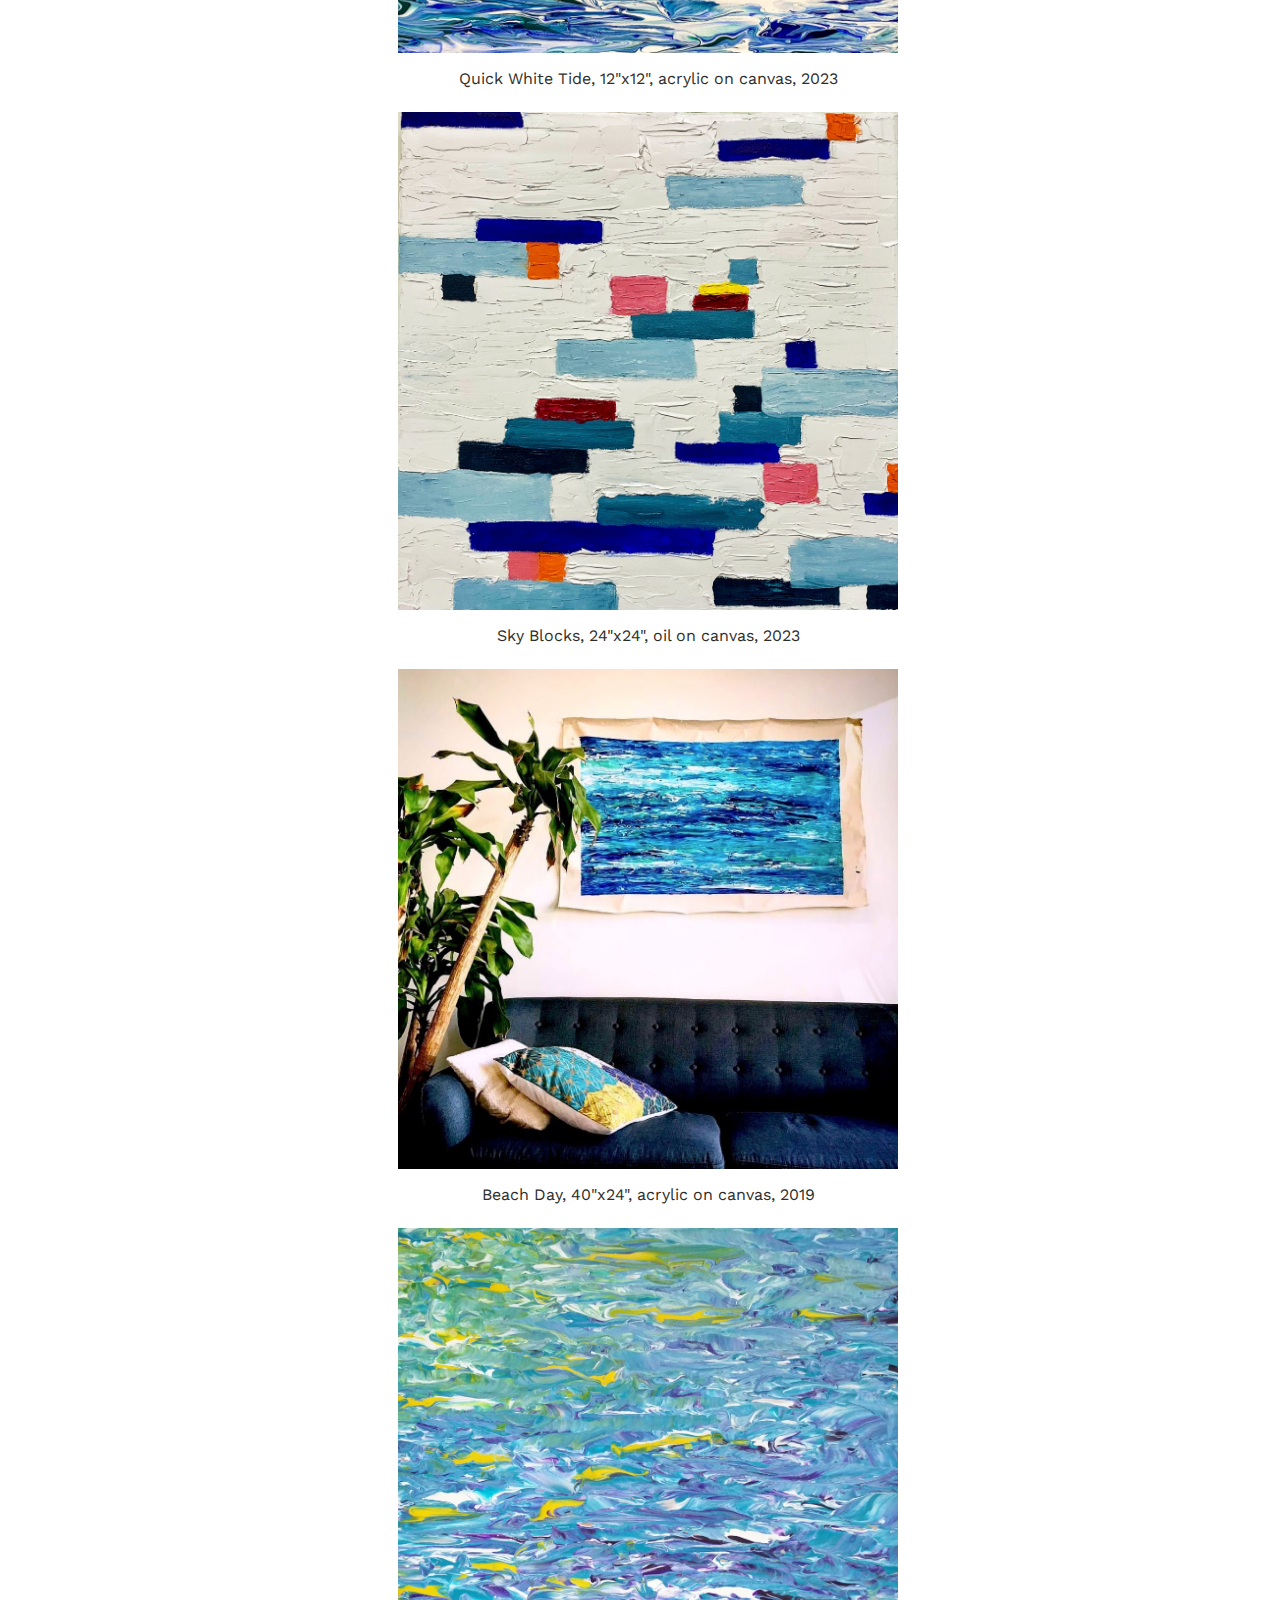
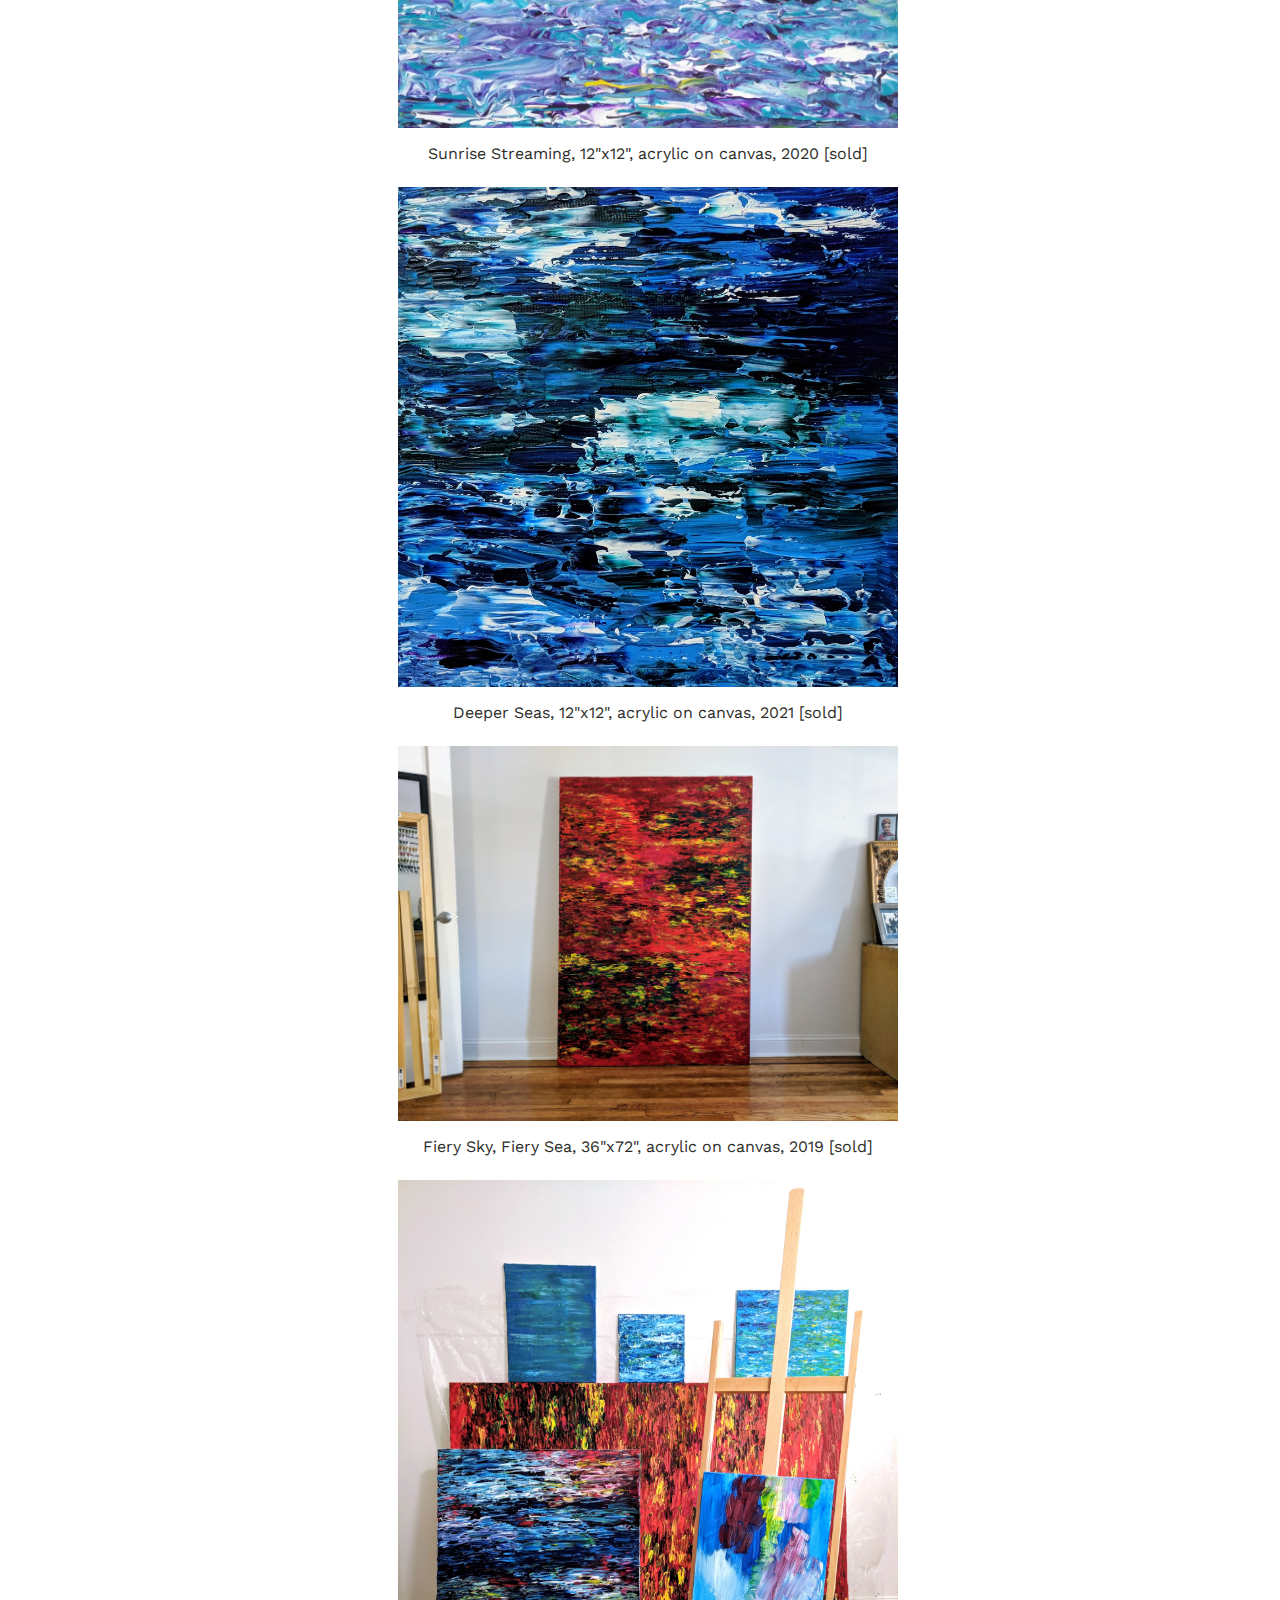
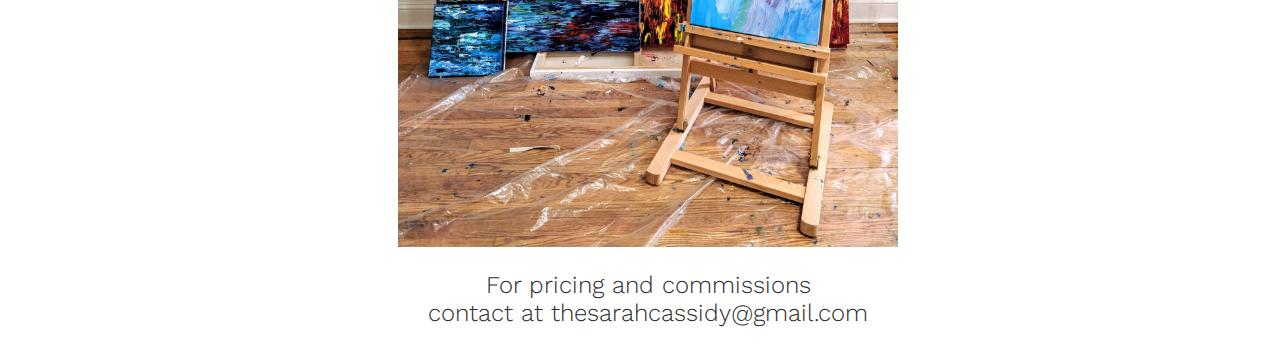
==== commit d157852c: "Update index.html" ====
--- a/index.html
+++ b/index.html
@@ -25,14 +25,6 @@
 		<p class="subhead">Lemon Sun, 24"x24", acrylic on canvas, 2020 [sold] </p>
 
 <h3> </h3>
-	<img src="7 Leo couch shot.jpg">	
-		<p class="subhead">Beach Day, 40"x24", acrylic on canvas, 2019</p>
-	
-<h3> </h3>
-	<img src="6.jpg">
-		<p class="subhead">Sunrise Streaming, 12"x12", acrylic on canvas, 2020 [sold]</p>
-
-<h3> </h3>
 	<img src="is that a cloud.jpg">
 		<p class="subhead">The Sky Is Greening, 48"x30", oil on canvas, 2023</p>
 	
@@ -43,6 +35,13 @@
 <h3> </h3>
 	<img src="tetris.jpg">
 		<p class="subhead">Sky Blocks, 24"x24", oil on canvas, 2023</p>
+<h3> </h3>
+	<img src="7 Leo couch shot.jpg">	
+		<p class="subhead">Beach Day, 40"x24", acrylic on canvas, 2019</p>
+	
+<h3> </h3>
+	<img src="6.jpg">
+		<p class="subhead">Sunrise Streaming, 12"x12", acrylic on canvas, 2020 [sold]</p>
 	
 <h3> </h3>
 	<img src="5.jpg">
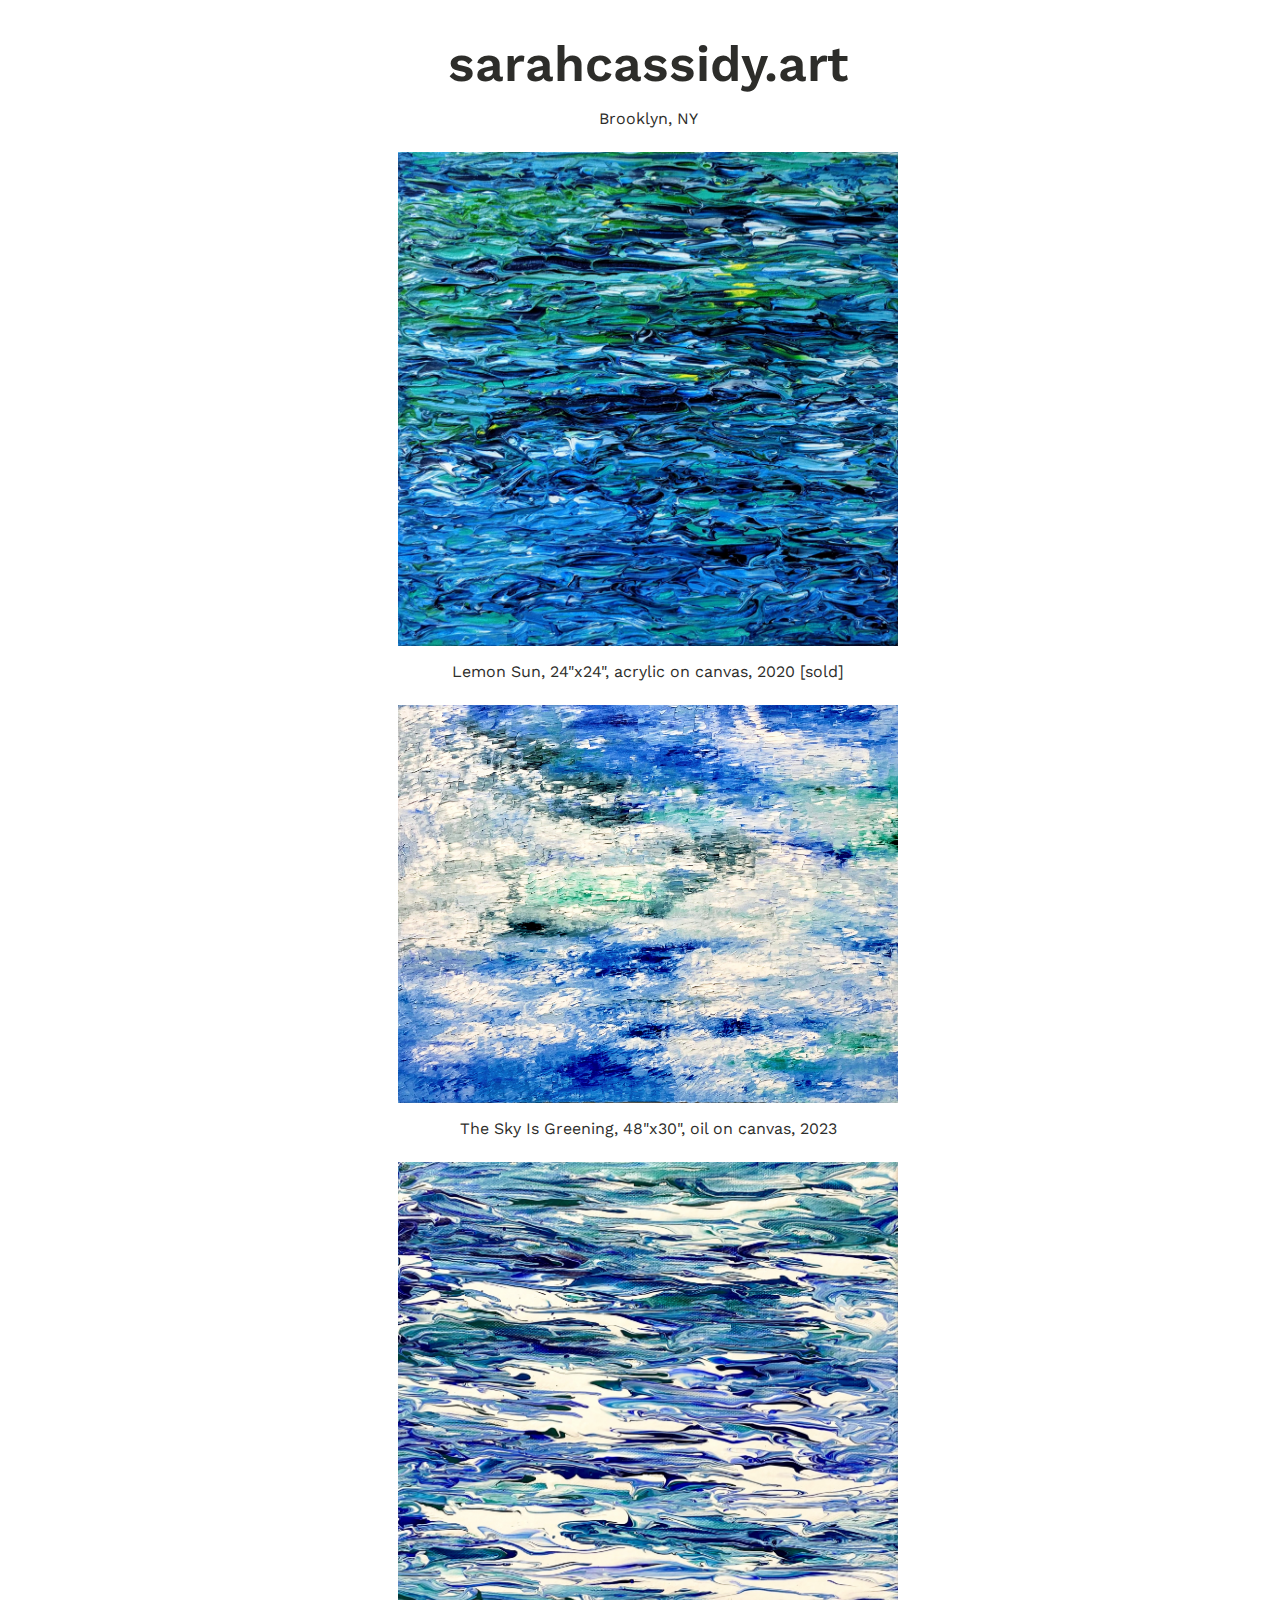
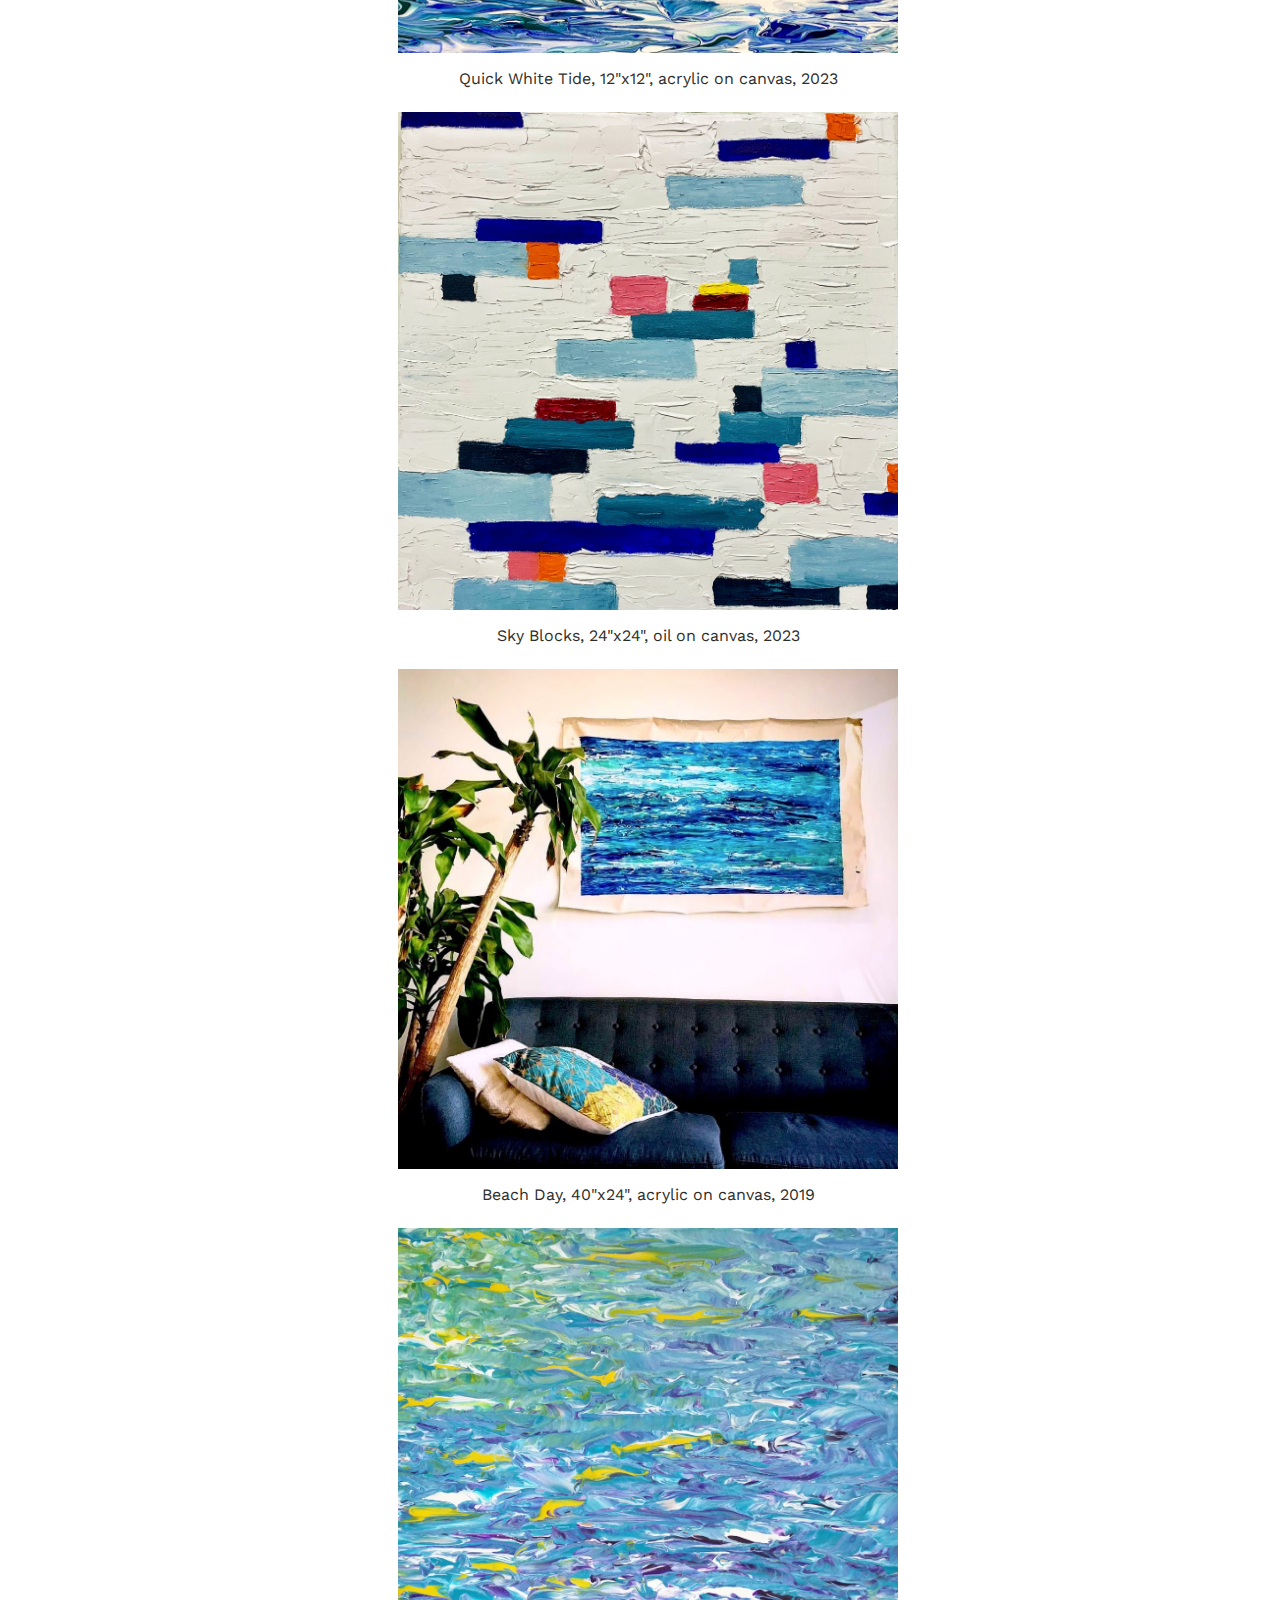
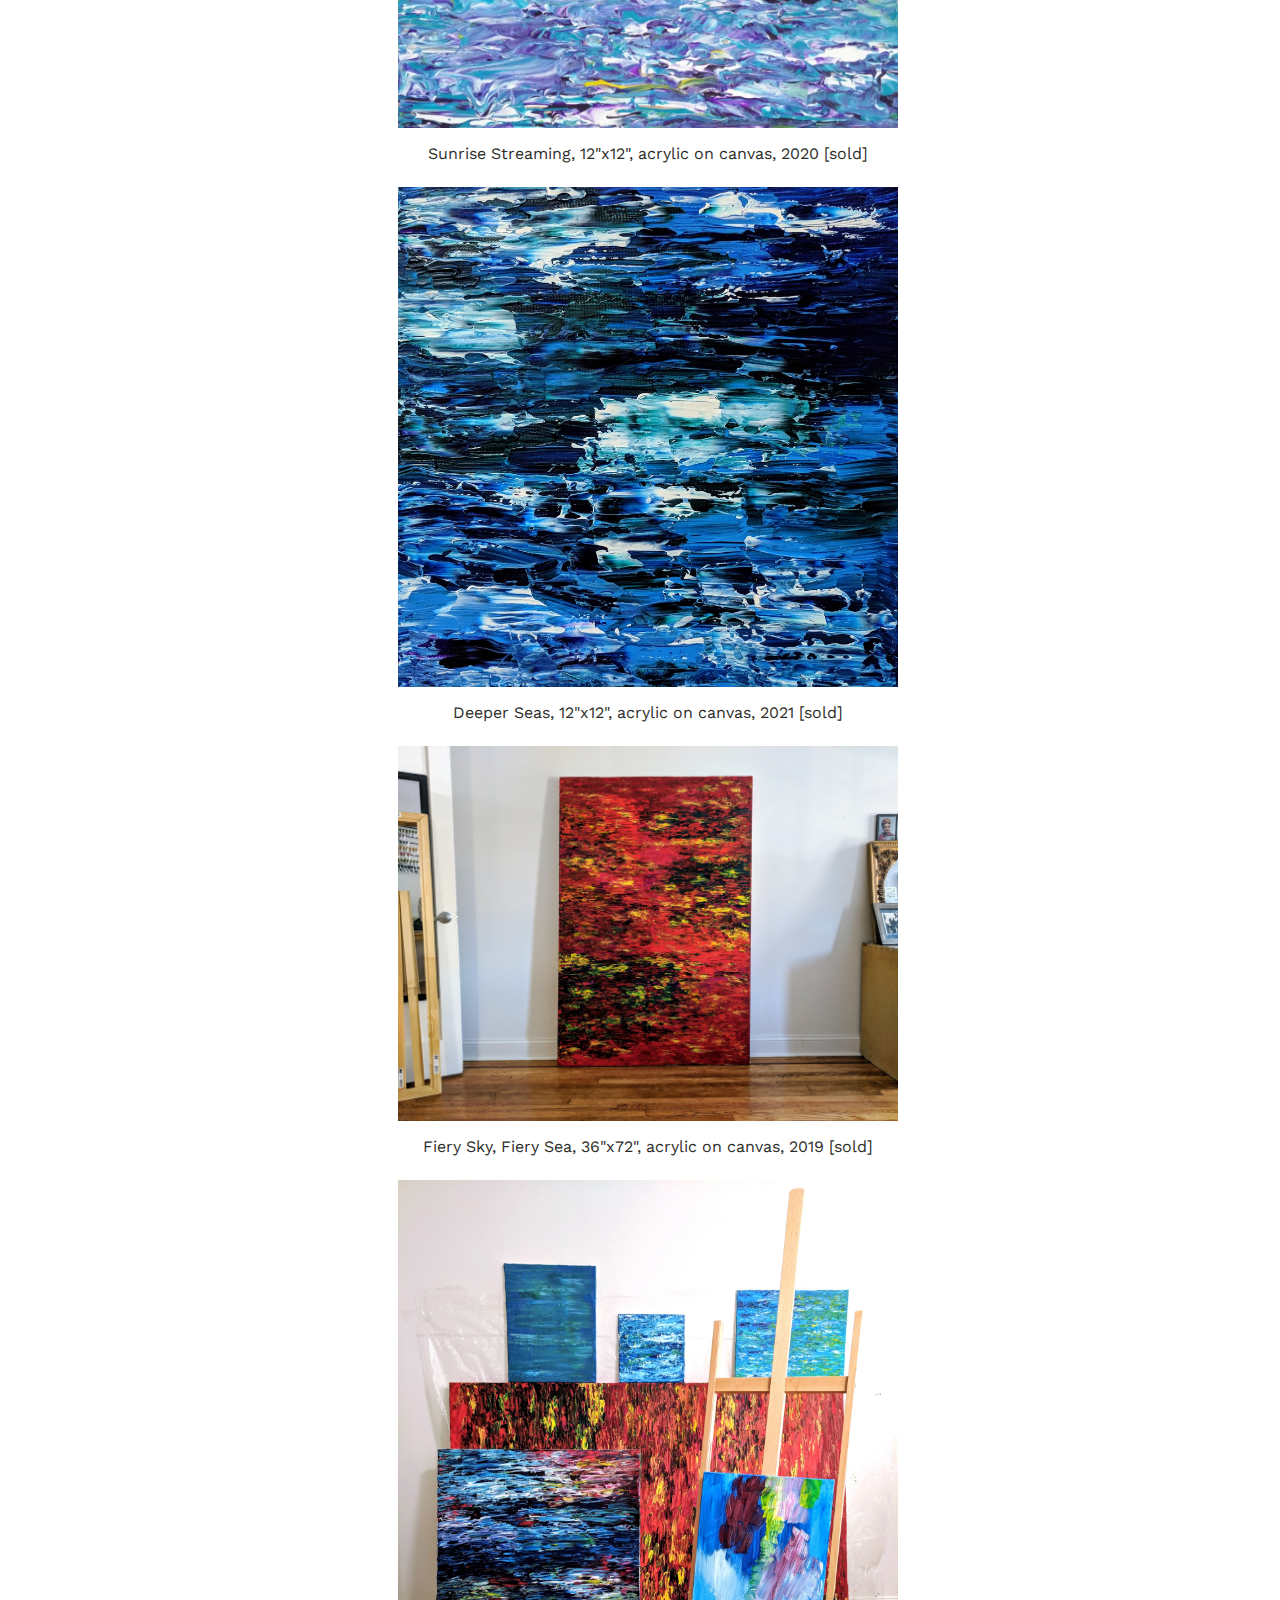
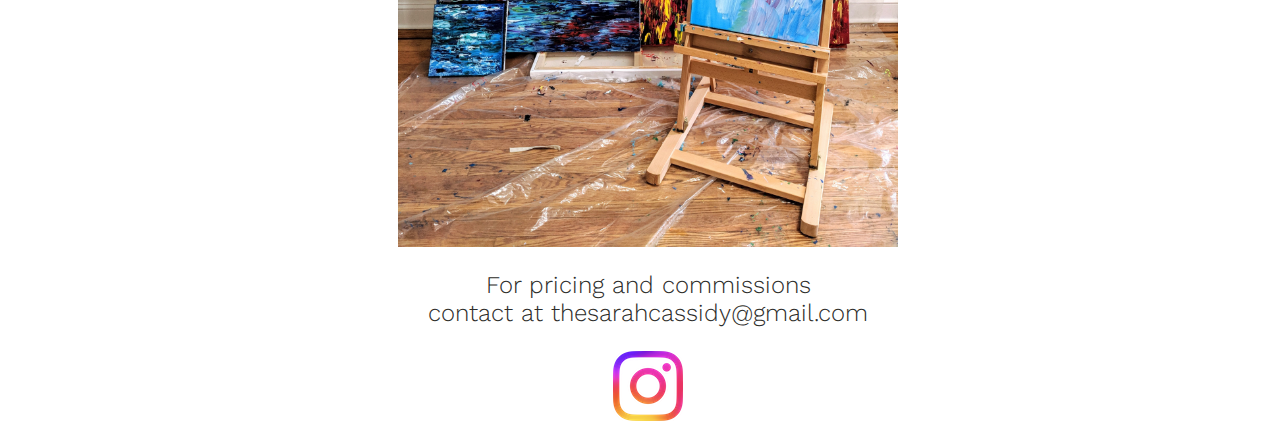
==== commit f19b74ac: "Update index.html" ====
--- a/index.html
+++ b/index.html
@@ -53,8 +53,24 @@
 
 <h3> </h3>
 	<img src="shapes.jpg">
+
+   <!-- Footer -->
+<h3>For pricing and commissions<br>contact at thesarahcassidy@gmail.com</h3>
+
+<head>
+    <meta charset="UTF-8">
+    <meta name="viewport" content="width=device-width, initial-scale=1.0">
+    <title>Instagram Logo and Link</title>
+</head>
+<body>
+
+    <!-- Instagram Logo -->
+    <a href="https://www.instagram.com/sarahcassidy.art" target="_blank">
+        <img src="Instagram_Glyph_Gradient.png" alt="Instagram Logo">
+    </a>
+
+</body>
 	
-<h3>For pricing and commissions<br>contact at thesarahcassidy@gmail.com</h3>
 </body>
 </html>
 
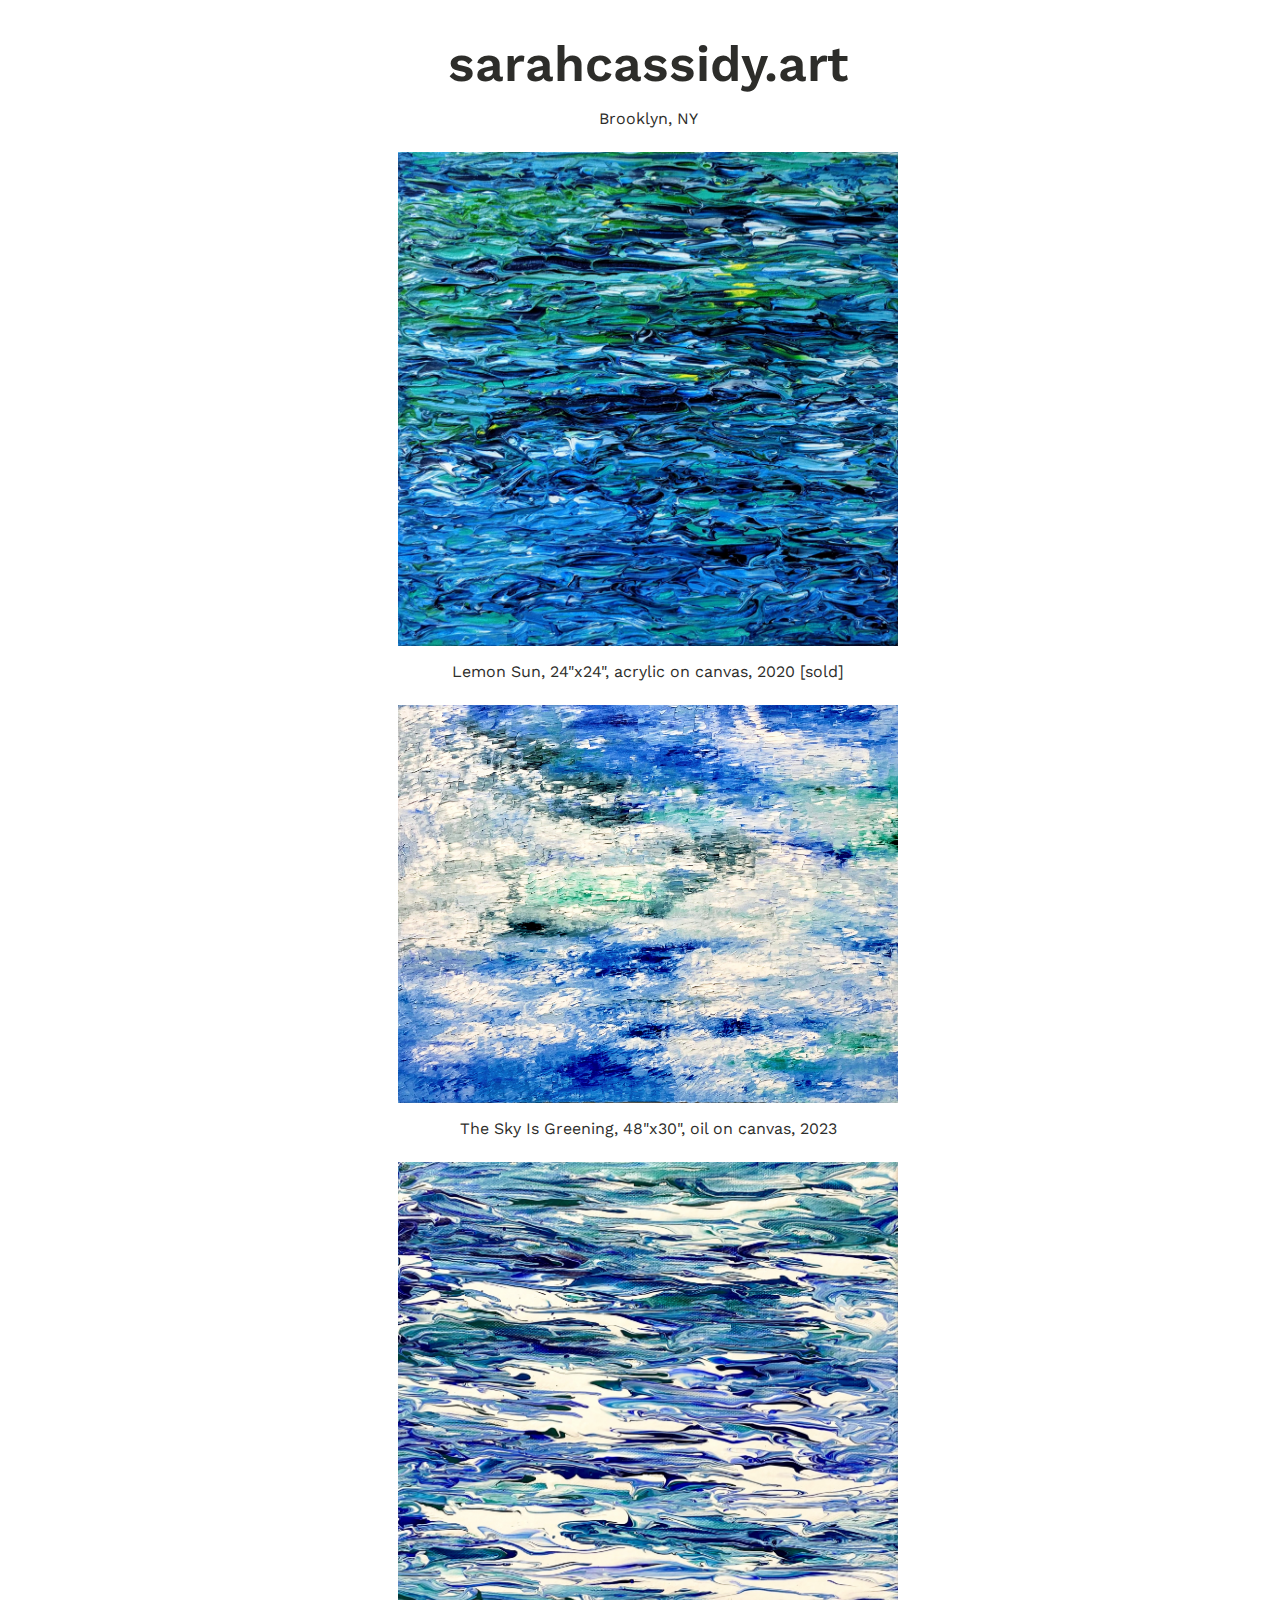
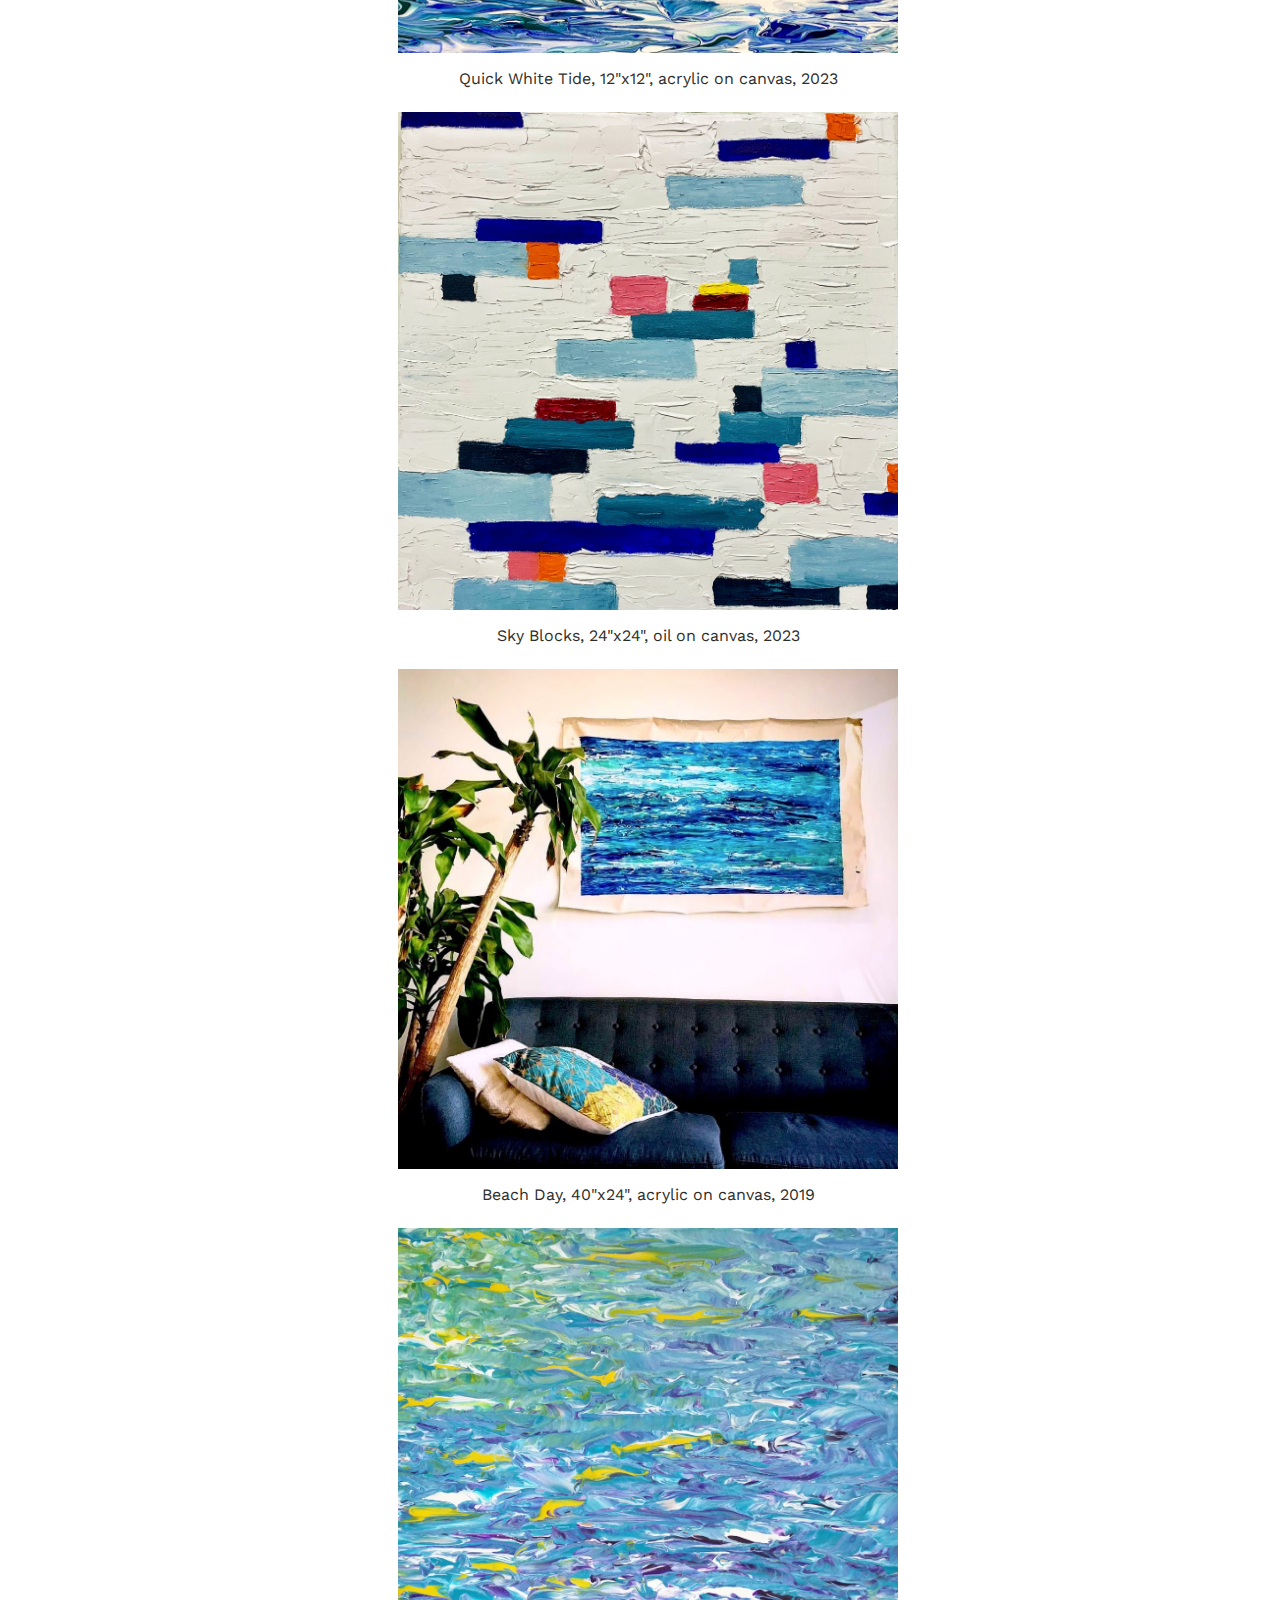
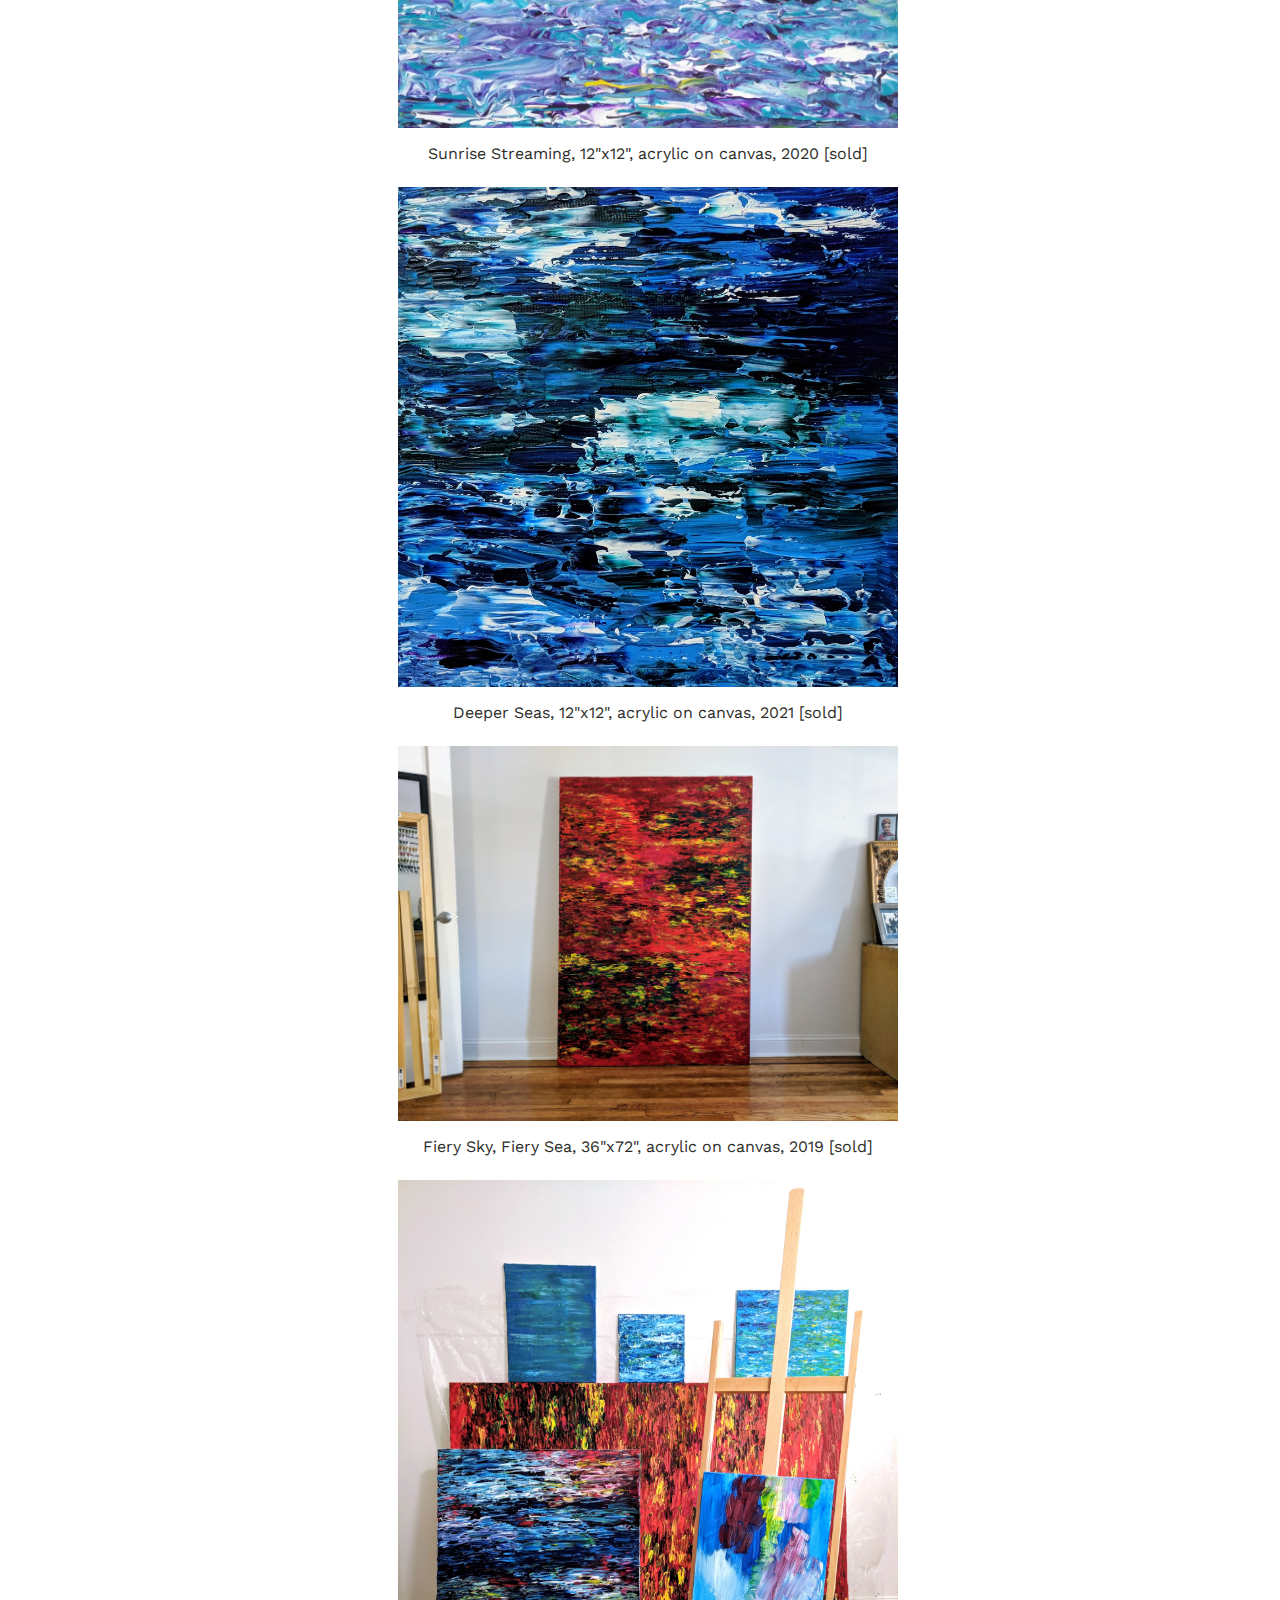
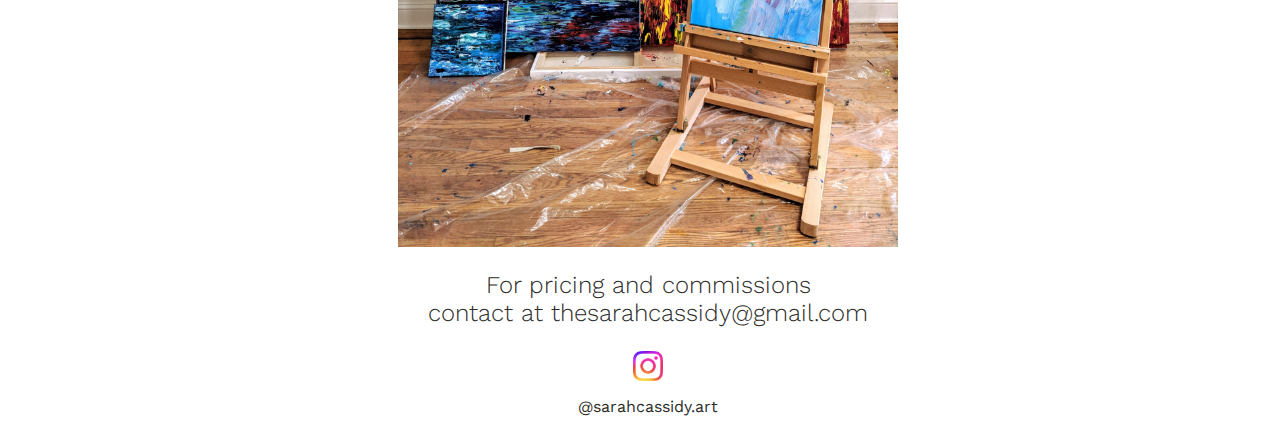
==== commit 45b71e4f: "Update index.html" ====
--- a/index.html
+++ b/index.html
@@ -66,9 +66,10 @@
 
     <!-- Instagram Logo -->
     <a href="https://www.instagram.com/sarahcassidy.art" target="_blank">
-        <img src="Instagram_Glyph_Gradient.png" alt="Instagram Logo">
+        <img src="Instagram_Glyph_Gradient.png" alt="Instagram Logo" style="width:30px; margin-bottom:15px;">
     </a>
-
+	<p class="subhead">@sarahcassidy.art</p>
+	
 </body>
 	
 </body>
